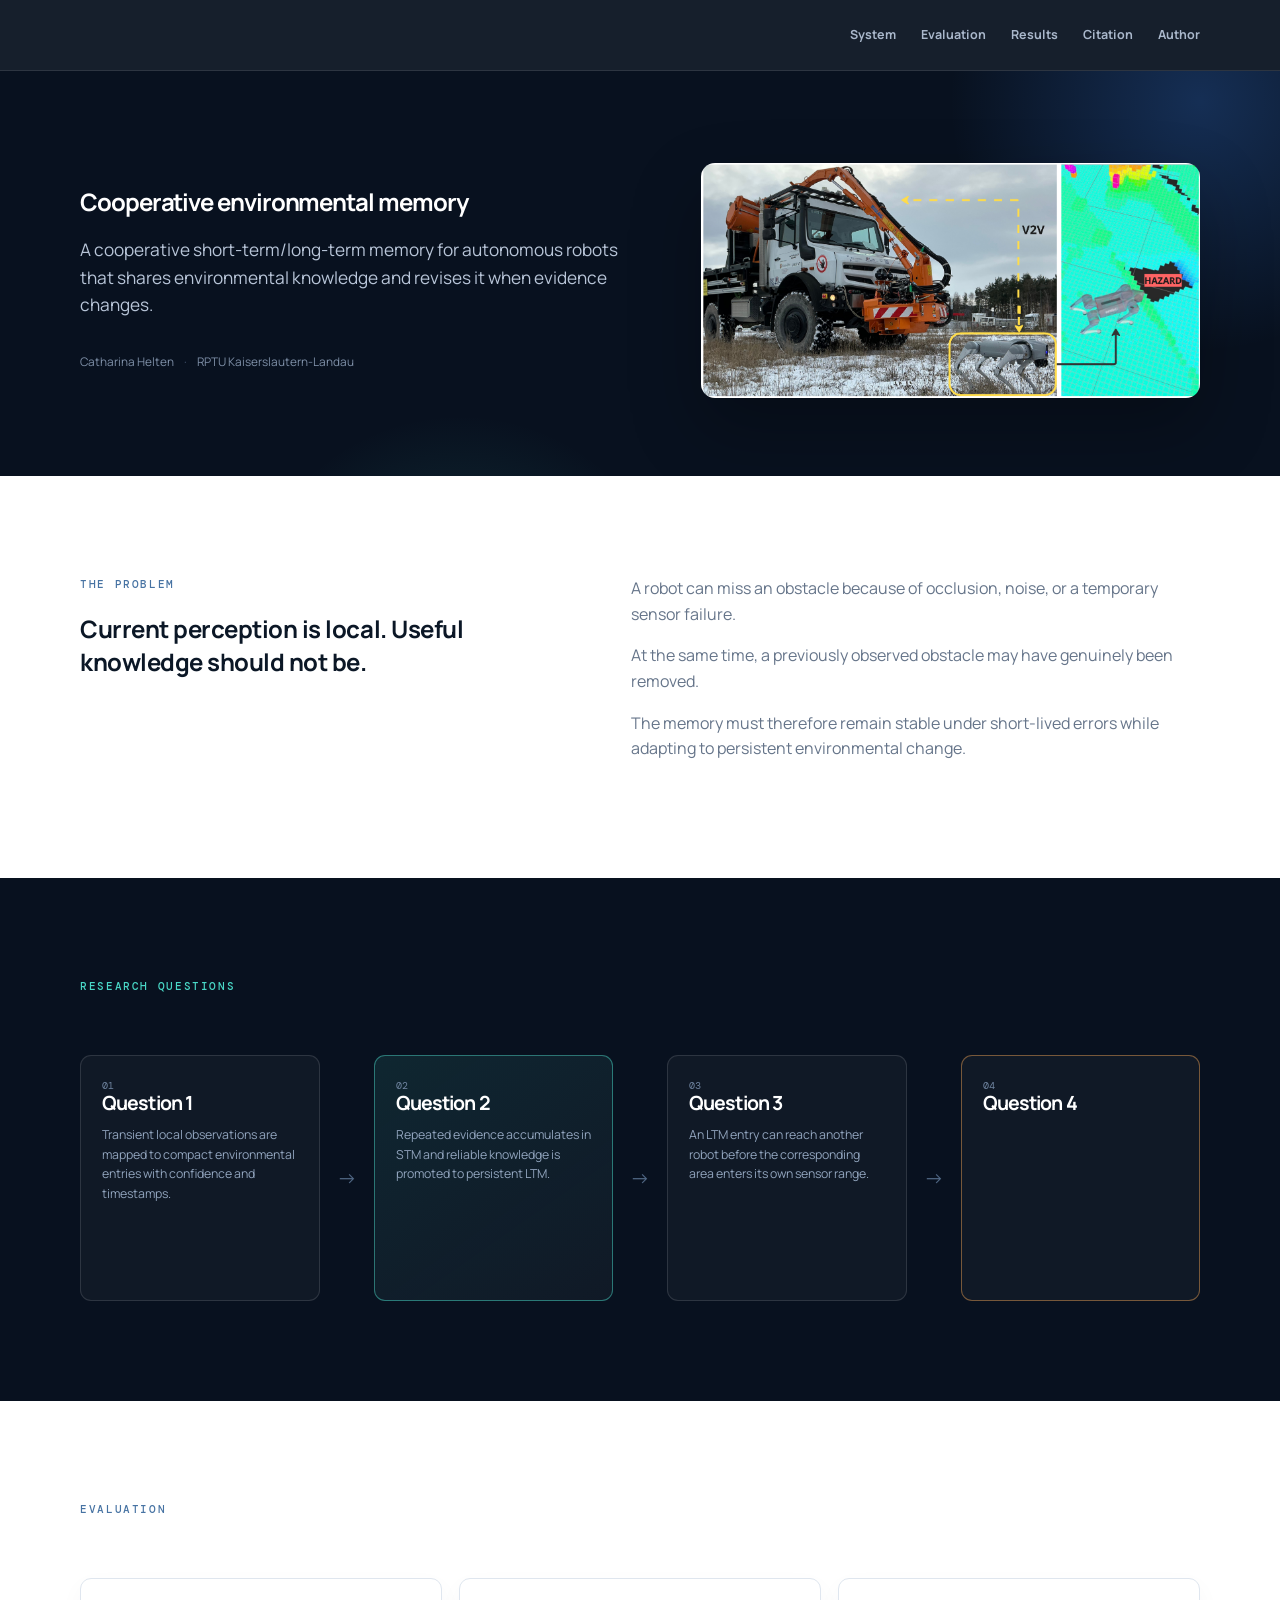
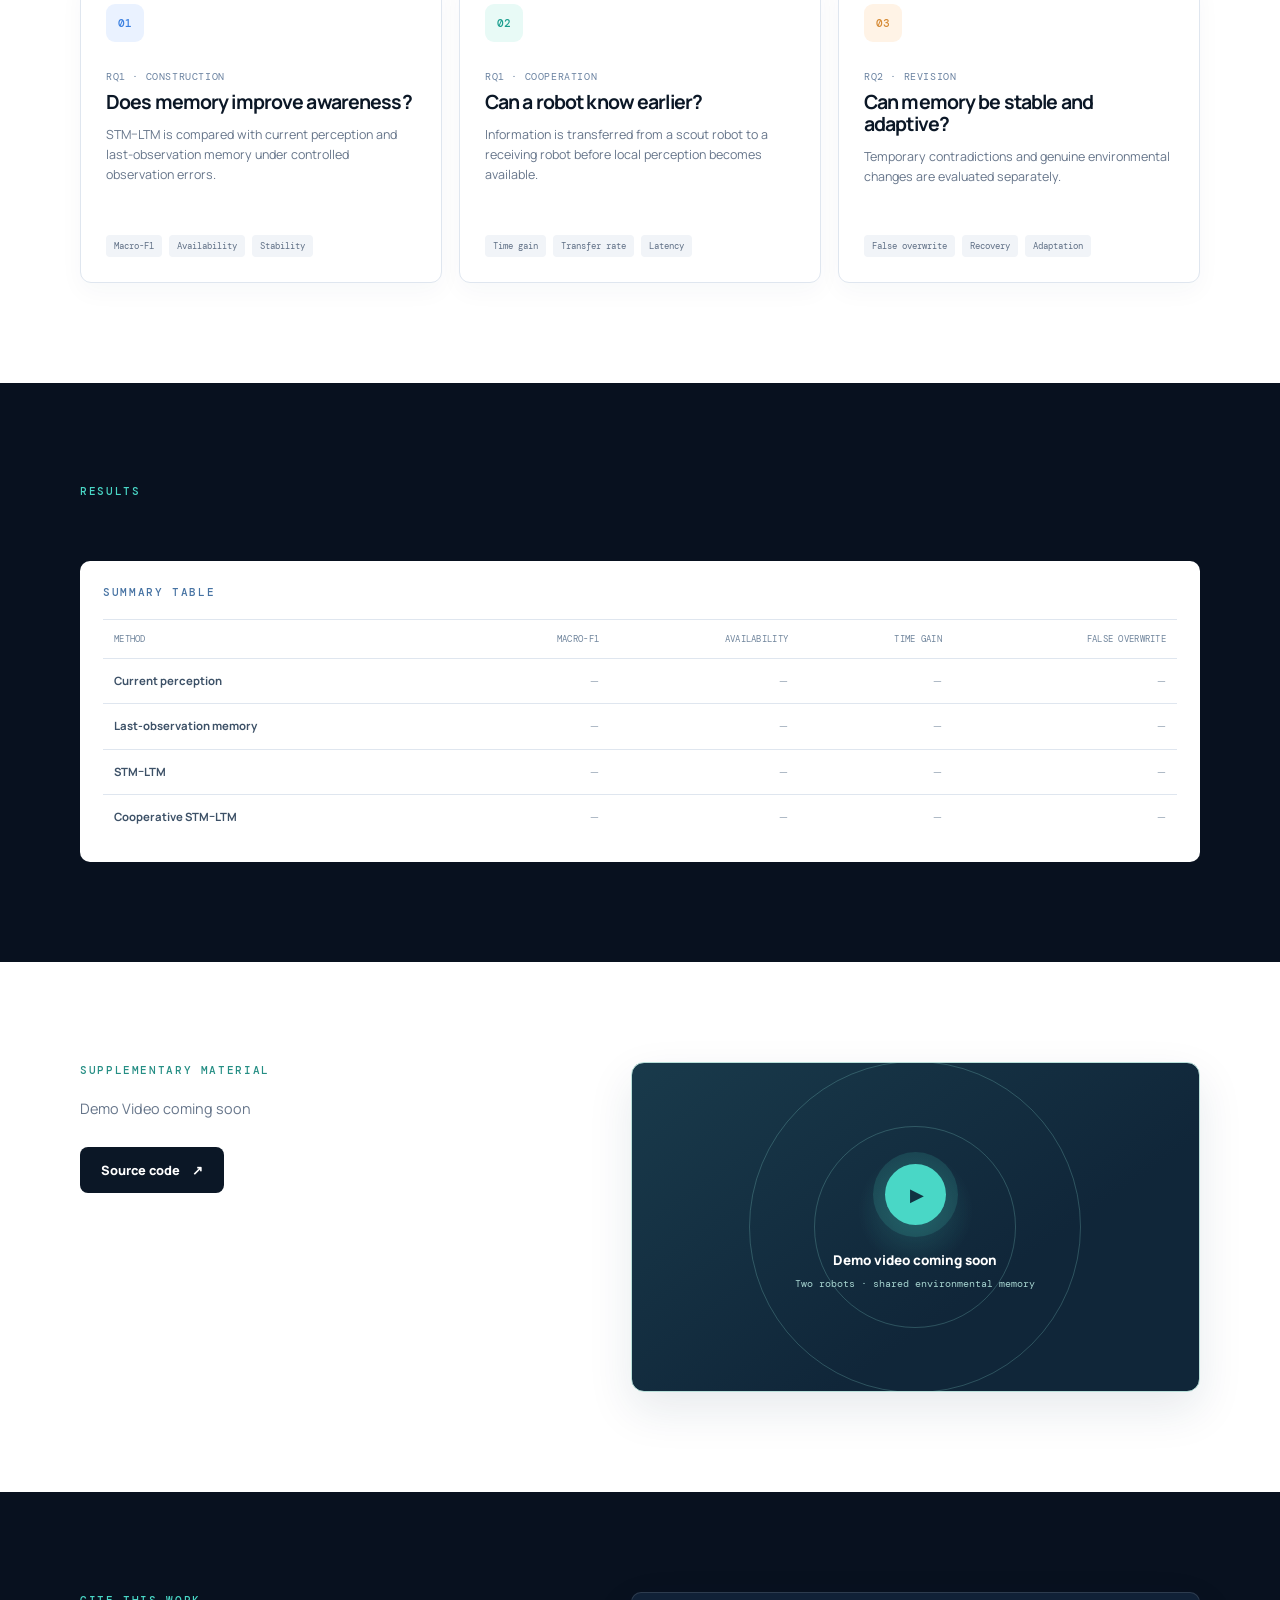
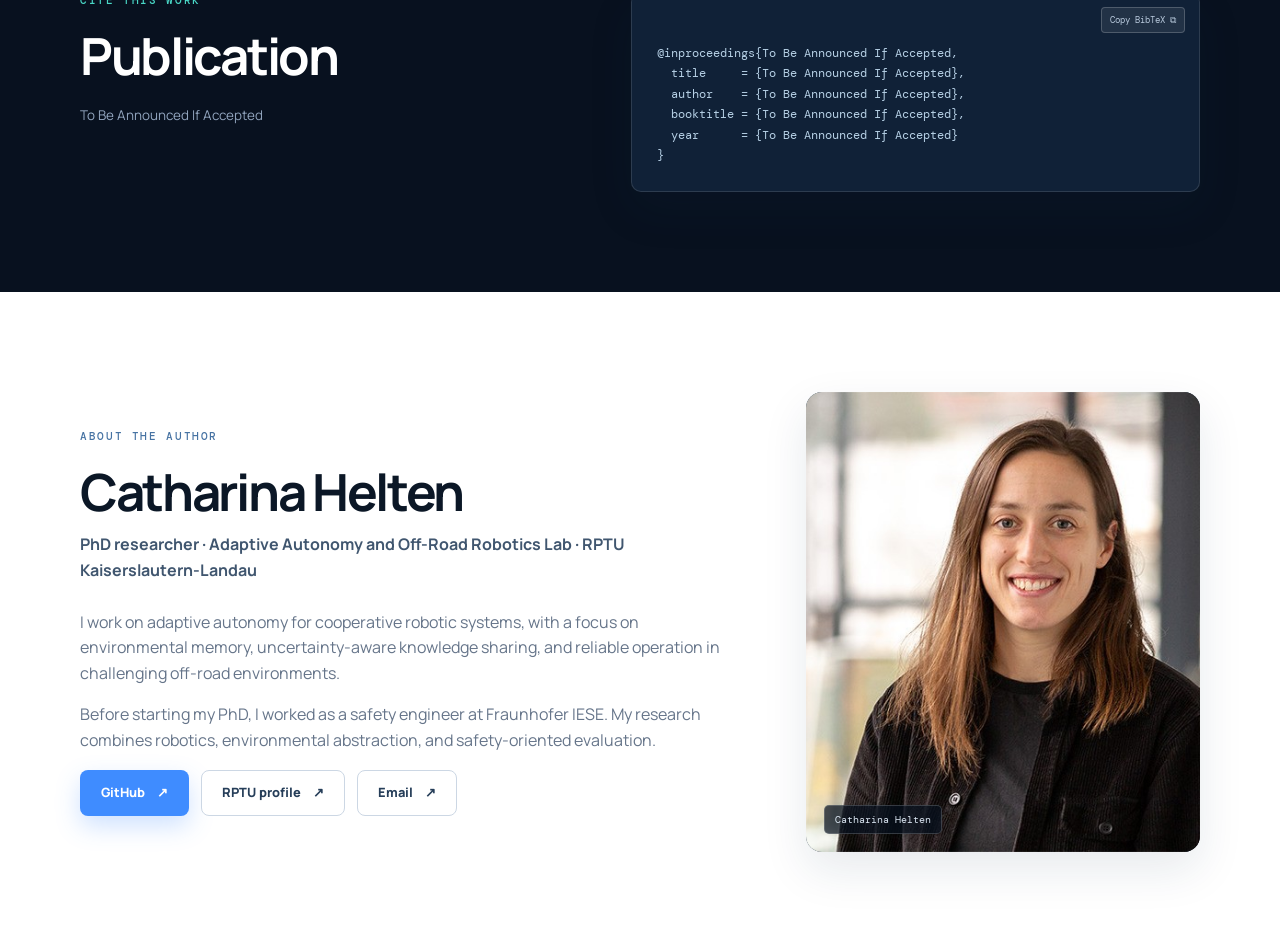
==== index.html @ cd7c7bc7 "Update index.html" ====
<!doctype html>
<html lang="en">
<head>
  <meta charset="utf-8">
  <meta name="viewport" content="width=device-width, initial-scale=1">

  <meta
    name="description"
    content="Supplementary material for research on cooperative environmental memory for autonomous robots."
  >

  <meta name="theme-color" content="#08111f">

  <title>Cooperative Environmental Memory</title>

  <link rel="stylesheet" href="styles.css">
</head>

<body id="top">

  <!-- =====================================================
       HEADER
       ===================================================== -->
  <header class="site-header">
    <div class="container nav-wrap">

      <a
        class="brand"
        href="#top"
        aria-label="Cooperative Environmental Memory home"
      >
       

       
      </a>

      <nav class="nav-links" aria-label="Primary navigation">
        <a href="#system">System</a>
        <a href="#experiments">Evaluation</a>
        <a href="#results">Results</a>
        <a href="#citation">Citation</a>
        <a href="#author">Author</a>
      </nav>

    </div>
  </header>


  <main>

    <!-- =====================================================
         HERO — BLACK
         ===================================================== -->
    <section class="hero">

      <div class="hero-glow hero-glow-one" aria-hidden="true"></div>
      <div class="hero-glow hero-glow-two" aria-hidden="true"></div>

      <div class="container hero-grid">

        <div class="hero-copy">

          <h2>
            Cooperative environmental memory
          </h2>

          <p class="hero-lead">
            A cooperative short-term/long-term memory for autonomous robots
            that shares environmental knowledge and revises it when evidence changes.
          </p>

          
          <div class="hero-meta" aria-label="Paper metadata">
            <span>Catharina Helten</span>
            <span class="meta-separator">·</span>
            <span>RPTU Kaiserslautern-Landau</span>
          </div>

        </div>


        <div class="hero-visual">

          <img
            src="cooperation.png"
            alt="Two robots sharing cooperative environmental memory"
          >

        </div>

      </div>
    </section>


    <!-- =====================================================
         PROBLEM — WHITE
         ===================================================== -->
    <section
      class="section section-light section-intro"
      id="problem"
    >

      <div class="container intro-grid">

        <div>

          <p class="section-kicker">
            The problem
          </p>

          <h2 class="problem-heading">
            Current perception is local. Useful knowledge should not be.
          </h2>

        </div>


        <div class="intro-text">

          <p>
            A robot can miss an obstacle because of occlusion, noise,
            or a temporary sensor failure.
          </p>

          <p>
            At the same time, a previously observed obstacle may have
            genuinely been removed.
          </p>

          <p>
            The memory must therefore remain stable under short-lived
            errors while adapting to persistent environmental change.
          </p>

        </div>

      </div>
    </section>


    <!-- =====================================================
         SYSTEM / RESEARCH QUESTIONS — BLACK
         ===================================================== -->
    <section
      class="section section-dark"
      id="system"
    >

      <div class="container">

        <div class="section-heading light-heading">

          <div>

            <p class="section-kicker">
              Research Questions
            </p>

            

          </div>

         

        </div>


        <div class="pipeline" aria-label="Memory pipeline">

          <article class="pipeline-step">

            <span class="step-number">
              01
            </span>

           

            <h3>
              Question 1
            </h3>

            <p>
              Transient local observations are mapped to compact
              environmental entries with confidence and timestamps.
            </p>

          </article>


          <div
            class="pipeline-arrow"
            aria-hidden="true"
          >
            →
          </div>


          <article class="pipeline-step featured-step">

            <span class="step-number">
              02
            </span>

            

            <h3>
              Question 2
            </h3>

            <p>
              Repeated evidence accumulates in STM and reliable knowledge
              is promoted to persistent LTM.
            </p>

          </article>


          <div
            class="pipeline-arrow"
            aria-hidden="true"
          >
            →
          </div>


          <article class="pipeline-step">

            <span class="step-number">
              03
            </span>

           

            <h3>
              Question 3
            </h3>

            <p>
              An LTM entry can reach another robot before the corresponding
              area enters its own sensor range.
            </p>

          </article>


          <div
            class="pipeline-arrow"
            aria-hidden="true"
          >
            →
          </div>


          <article class="pipeline-step revision-step">

            <span class="step-number">
              04
            </span>

            

            <h3>
              Question 4
            </h3>

           

          </article>

        </div>


       

      </div>
    </section>


    <!-- =====================================================
         EVALUATION — WHITE
         ===================================================== -->
    <section
      class="section section-light"
      id="experiments"
    >

      <div class="container">

        <div class="section-heading">

          <div>

            <p class="section-kicker">
              Evaluation
            </p>

           

          </div>

        

        </div>


        <div class="experiment-grid">

          <article class="experiment-card">

            <div class="card-icon card-icon-blue">
              01
            </div>

            <div>

              <p class="card-label">
                RQ1 · Construction
              </p>

              <h3>
                Does memory improve awareness?
              </h3>

            </div>

            <p>
              STM–LTM is compared with current perception and
              last-observation memory under controlled observation errors.
            </p>

            <div class="metric-row">
              <span>Macro-F1</span>
              <span>Availability</span>
              <span>Stability</span>
            </div>

          </article>


          <article class="experiment-card">

            <div class="card-icon card-icon-green">
              02
            </div>

            <div>

              <p class="card-label">
                RQ1 · Cooperation
              </p>

              <h3>
                Can a robot know earlier?
              </h3>

            </div>

            <p>
              Information is transferred from a scout robot to a receiving robot
              before local perception becomes available.
            </p>

            <div class="metric-row">
              <span>Time gain</span>
              <span>Transfer rate</span>
              <span>Latency</span>
            </div>

          </article>


          <article class="experiment-card">

            <div class="card-icon card-icon-orange">
              03
            </div>

            <div>

              <p class="card-label">
                RQ2 · Revision
              </p>

              <h3>
                Can memory be stable and adaptive?
              </h3>

            </div>

            <p>
              Temporary contradictions and genuine environmental changes
              are evaluated separately.
            </p>

            <div class="metric-row">
              <span>False overwrite</span>
              <span>Recovery</span>
              <span>Adaptation</span>
            </div>

          </article>

        </div>


    

      </div>
    </section>


    <!-- =====================================================
         RESULTS — BLACK
         ===================================================== -->
    <section
      class="section results-section"
      id="results"
    >

      <div class="container">

        <div class="results-toolbar">

          <div>

            <p class="section-kicker">
              Results
            </p>

            

          </div>

        </div>







        <div class="metric-table-wrap">

          <div class="table-heading">

            <p class="section-kicker">
              Summary table
            </p>

          </div>


          <table class="metric-table">

            <thead>

              <tr>
                <th>Method</th>
                <th>Macro-F1</th>
                <th>Availability</th>
                <th>Time gain</th>
                <th>False overwrite</th>
              </tr>

            </thead>


            <tbody>

              <tr>
                <th>Current perception</th>
                <td>—</td>
                <td>—</td>
                <td>—</td>
                <td>—</td>
              </tr>

              <tr>
                <th>Last-observation memory</th>
                <td>—</td>
                <td>—</td>
                <td>—</td>
                <td>—</td>
              </tr>

              <tr>
                <th>STM–LTM</th>
                <td>—</td>
                <td>—</td>
                <td>—</td>
                <td>—</td>
              </tr>

              <tr>
                <th>Cooperative STM–LTM</th>
                <td>—</td>
                <td>—</td>
                <td>—</td>
                <td>—</td>
              </tr>

            </tbody>

          </table>

        </div>

      </div>
    </section>


    <!-- =====================================================
         SUPPLEMENTARY MATERIAL — WHITE
         ===================================================== -->
    <section
      class="section media-section"
      id="material"
    >

      <div class="container media-grid">

        <div class="media-copy">

          <p class="section-kicker">
            Supplementary material
          </p>

        

          <p>
            Demo Video coming soon
          </p>

          <a
            class="button button-dark"
            href="https://github.com/CatharinaHelt/cooperative-memory"
          >
            Source code
            <span aria-hidden="true">↗</span>
          </a>

        </div>


        <div
          class="media-placeholder"
          role="img"
          aria-label="Placeholder for demonstration video"
        >

          <div
            class="play-button"
            aria-hidden="true"
          >
            ▶
          </div>

          <span class="placeholder-label">
            Demo video coming soon
          </span>

          <span class="placeholder-subtitle">
            Two robots · shared environmental memory
          </span>

        </div>

      </div>
    </section>


    <!-- =====================================================
         CITATION — BLACK
         ===================================================== -->
    <section
      class="section citation-section"
      id="citation"
    >

      <div class="container citation-grid">

        <div>

          <p class="section-kicker">
            Cite this work
          </p>

          <h2>
            Publication
          </h2>

          <p class="citation-description">
           To Be Announced If Accepted
          </p>

        </div>


        <div class="citation-box">

          <button
            class="copy-label"
            type="button"
            onclick="copyCitation()"
          >
            Copy BibTeX
            <span aria-hidden="true">⧉</span>
          </button>

          <pre id="citation-text"><code>@inproceedings{To Be Announced If Accepted,
  title     = {To Be Announced If Accepted},
  author    = {To Be Announced If Accepted},
  booktitle = {To Be Announced If Accepted},
  year      = {To Be Announced If Accepted}
}</code></pre>

          <span
            class="copy-feedback"
            id="copy-feedback"
            aria-live="polite"
          ></span>

        </div>

      </div>
    </section>


    <!-- =====================================================
         AUTHOR — WHITE
         ===================================================== -->
    <section
      class="section author-section"
      id="author"
    >

      <div class="container author-grid">

        <div class="author-copy">

          <p class="section-kicker">
            About the author
          </p>

          <h2>
            Catharina Helten
          </h2>

          <p class="author-role">
            PhD researcher · Adaptive Autonomy and Off-Road Robotics Lab ·
            RPTU Kaiserslautern-Landau
          </p>

          <p class="author-bio">
            I work on adaptive autonomy for cooperative robotic systems,
            with a focus on environmental memory, uncertainty-aware
            knowledge sharing, and reliable operation in challenging
            off-road environments.
          </p>

          <p class="author-bio">
            Before starting my PhD, I worked as a safety engineer at
            Fraunhofer IESE. My research combines robotics,
            environmental abstraction, and safety-oriented evaluation.
          </p>


         
          <div class="author-links">

            <a
              class="button button-primary"
              href="https://github.com/CatharinaHelt"
            >
              GitHub
              <span aria-hidden="true">↗</span>
            </a>

            <a
              class="button button-light"
              href="https://aor.cs.rptu.de/m-sc-catharina-helten/"
            >
              RPTU profile
              <span aria-hidden="true">↗</span>
            </a>

            <a
              class="button button-light"
              href="mailto:catharina.helten@cs.rptu.de"
            >
              Email
              <span aria-hidden="true">↗</span>
            </a>

          </div>

        </div>


        <div class="author-photo-frame">

          <img
            src="catharina.jpeg"
            alt="Portrait of Catharina Helten"
            onerror="this.style.display='none'; this.parentElement.classList.add('photo-missing');"
          >

          <div
            class="photo-initials"
            aria-hidden="true"
          >
            CH
          </div>

          <span class="photo-label">
            Catharina Helten
          </span>

        </div>

      </div>
    </section>

  </main>


 

  <script>

    function copyCitation() {

      const text =
        document.getElementById('citation-text').innerText;

      const feedback =
        document.getElementById('copy-feedback');


      navigator.clipboard
        .writeText(text)
        .then(() => {

          feedback.textContent = 'Copied';

          setTimeout(() => {
            feedback.textContent = '';
          }, 1800);

        })
        .catch(() => {

          feedback.textContent =
            'Select and copy the BibTeX entry';

        });

    }

  </script>

</body>
</html>
---- styles.css ----
@import url('https://fonts.googleapis.com/css2?family=DM+Mono:wght@400;500&family=Manrope:wght@400;500;600;700;800&display=swap');


:root {

  --ink: #0b1726;
  --navy: #08111f;

  --blue: #3f8cff;
  --cyan: #49d7c6;
  --orange: #ffac55;

  --paper: #f7f9fc;
  --muted: #66758a;
  --line: #dfe6ef;

  --white: #ffffff;

  --shadow:
    0 18px 45px rgba(22, 45, 78, .10);

}


/* =========================================================
   BASE
   ========================================================= */

* {
  box-sizing: border-box;
}


html {

  scroll-behavior: smooth;

  /*
    Prevent sticky header from covering section titles
    after clicking a navigation link.
  */
  scroll-padding-top: 78px;

}


body {

  margin: 0;

  background: var(--white);

  color: var(--ink);

  font-family:
    'Manrope',
    Arial,
    sans-serif;

  line-height: 1.6;

}


a {

  color: inherit;

  text-decoration: none;

}


img {

  display: block;

  max-width: 100%;

}


.container {

  width:
    min(
      1120px,
      calc(100% - 48px)
    );

  margin:
    0 auto;

}


h1,
h2,
h3,
p {

  margin-top: 0;

}


h1,
h2,
h3 {

  line-height: 1.12;

  letter-spacing: -.045em;

}


/* =========================================================
   HEADER
   ========================================================= */

.site-header {

  position: sticky;

  top: 0;

  z-index: 100;

  background:
    rgba(8, 17, 31, .94);

  border-bottom:
    1px solid rgba(255,255,255,.10);

  backdrop-filter:
    blur(14px);

}


.nav-wrap {

  min-height: 70px;

  display: flex;

  align-items: center;

  justify-content:
    space-between;

  gap: 24px;

}


.brand {

  display: inline-flex;

  align-items: center;

  gap: 11px;

  color: #fff;

  font-weight: 800;

  letter-spacing: -.03em;

}


.brand-mark {

  width: 25px;

  height: 25px;

  display: inline-flex;

  align-items: end;

  gap: 3px;

  padding: 4px;

  border:
    1px solid rgba(255,255,255,.35);

  border-radius: 7px;

}


.brand-mark span {

  display: block;

  width: 4px;

  border-radius: 3px;

  background: var(--cyan);

}


.brand-mark span:nth-child(1) {

  height: 8px;

  opacity: .65;

}


.brand-mark span:nth-child(2) {

  height: 13px;

}


.brand-mark span:nth-child(3) {

  height: 17px;

  background: var(--blue);

}


.nav-links {

  display: flex;

  align-items: center;

  gap: 25px;

  color: #aab8cc;

  font-size: .78rem;

  font-weight: 700;

}


.nav-links a {

  transition:
    color .2s ease;

}


.nav-links a:hover,
.nav-links a:focus {

  color: #fff;

}


/* =========================================================
   GENERAL SECTIONS
   ========================================================= */

.section {

  padding:
    100px 0;

}


.section-light {

  background:
    #ffffff;

  color:
    var(--ink);

}


.section-dark {

  background:
    var(--navy);

  color:
    #ffffff;

}


.section-kicker {

  margin:
    0 0 18px;

  color:
    #4773a3;

  text-transform:
    uppercase;

  letter-spacing:
    .15em;

  font-family:
    'DM Mono',
    monospace;

  font-size:
    .68rem;

  font-weight:
    500;

}


.section-dark .section-kicker,
.results-section .section-kicker,
.citation-section .section-kicker {

  color:
    var(--cyan);

}


.section h2 {

  margin-bottom:
    20px;

  font-size:
    clamp(
      2rem,
      4vw,
      3.25rem
    );

}


/* =========================================================
   HERO
   ========================================================= */

.hero {

  position:
    relative;

  overflow:
    hidden;

  background:
    var(--navy);

  color:
    #fff;

  padding:
    92px 0 78px;

}


.hero-grid {

  position:
    relative;

  z-index:
    1;

  display:
    grid;

  grid-template-columns:
    1.05fr .95fr;

  align-items:
    center;

  gap:
    70px;

}


.hero-glow {

  position:
    absolute;

  border-radius:
    50%;

  pointer-events:
    none;

}


.hero-glow-one {

  width:
    520px;

  height:
    520px;

  right:
    -180px;

  top:
    -230px;

  background:
    radial-gradient(
      circle,
      rgba(63,140,255,.24),
      transparent 68%
    );

}


.hero-glow-two {

  width:
    460px;

  height:
    460px;

  left:
    18%;

  bottom:
    -390px;

  background:
    radial-gradient(
      circle,
      rgba(73,215,198,.17),
      transparent 68%
    );

}


.hero h1 {

  max-width:
    650px;

  margin-bottom:
    25px;

  font-size:
    clamp(
      2.65rem,
      6vw,
      5.35rem
    );

  font-weight:
    800;

}


.hero-lead {

  max-width:
    600px;

  margin-bottom:
    34px;

  color:
    #b8c5d8;

  font-size:
    1.08rem;

}


.hero-actions,
.author-links {

  display:
    flex;

  flex-wrap:
    wrap;

  gap:
    12px;

}


.hero-actions {

  margin-bottom:
    40px;

}


.button {

  display:
    inline-flex;

  align-items:
    center;

  justify-content:
    center;

  gap:
    12px;

  min-height:
    46px;

  padding:
    0 20px;

  border:
    1px solid transparent;

  border-radius:
    8px;

  font-size:
    .8rem;

  font-weight:
    800;

  transition:
    transform .2s ease,
    background .2s ease,
    border-color .2s ease;

}


.button:hover {

  transform:
    translateY(-2px);

}


.button-primary {

  background:
    var(--blue);

  color:
    #fff;

  box-shadow:
    0 10px 24px rgba(63,140,255,.25);

}


.button-primary:hover {

  background:
    #62a1ff;

}


.button-ghost {

  border-color:
    rgba(255,255,255,.23);

  color:
    #d9e3f2;

}


.button-ghost:hover {

  border-color:
    rgba(255,255,255,.55);

}


.button-dark {

  background:
    var(--ink);

  color:
    #fff;

}


.button-dark:hover {

  background:
    #203651;

}


.button-light {

  border-color:
    #ccd7e4;

  background:
    #fff;

  color:
    #263e59;

}


.button-light:hover {

  border-color:
    #9eb2c8;

  background:
    #f7f9fc;

}


.hero-meta {

  display:
    flex;

  flex-wrap:
    wrap;

  gap:
    10px;

  color:
    #7f90a8;

  font-size:
    .74rem;

}


.meta-separator {

  color:
    #42536d;

}


/* =========================================================
   HERO IMAGE
   ========================================================= */

.hero-visual {

  min-width:
    0;

}


.hero-visual img {

  width:
    100%;

  height:
    auto;

  display:
    block;

  border-radius:
    14px;

  box-shadow:
    0 30px 70px rgba(0,0,0,.28);

}


/* =========================================================
   PROBLEM
   ========================================================= */

.section-intro {

  background:
    #ffffff;

}


.intro-grid,
.citation-grid,
.media-grid {

  display:
    grid;

  grid-template-columns:
    .9fr 1.1fr;

  gap:
    85px;

  align-items:
    start;

}


/*
  Smaller heading requested for:
  "Current perception is local..."
*/
.problem-heading {

  max-width:
    600px;

  font-size:
    1.5rem !important;

  line-height:
    1.4;

  letter-spacing:
    -.02em;

  font-weight:
    700;

}


.intro-text {

  max-width:
    610px;

  color:
    var(--muted);

  font-size:
    1rem;

}


.intro-text p + p {

  margin-top:
    16px;

}


/* =========================================================
   SYSTEM
   ========================================================= */

.light-heading {

  display:
    flex;

  justify-content:
    space-between;

  align-items:
    end;

  gap:
    30px;

  margin-bottom:
    48px;

}


.section-summary {

  max-width:
    340px;

  margin:
    0;

  color:
    #91a4bd;

  font-size:
    .9rem;

}


.pipeline {

  display:
    grid;

  grid-template-columns:
    1fr auto
    1fr auto
    1fr auto
    1fr;

  gap:
    17px;

  align-items:
    stretch;

}


.pipeline-step {

  min-height:
    246px;

  display:
    flex;

  flex-direction:
    column;

  padding:
    23px 21px;

  border:
    1px solid rgba(255,255,255,.12);

  border-radius:
    11px;

  background:
    rgba(255,255,255,.035);

}


.featured-step {

  border-color:
    rgba(73,215,198,.48);

  background:
    linear-gradient(
      145deg,
      rgba(73,215,198,.11),
      rgba(255,255,255,.035)
    );

}


.revision-step {

  border-color:
    rgba(255,172,85,.43);

}


.step-number {

  color:
    #7085a1;

  font:
    .64rem 'DM Mono',
    monospace;

}


.step-icon {

  display:
    flex;

  align-items:
    end;

  gap:
    4px;

  height:
    33px;

  margin:
    20px 0 18px;

}


.step-icon span {

  display:
    block;

  width:
    7px;

  border-radius:
    4px;

  background:
    var(--cyan);

}


.icon-signal span:nth-child(1) {

  height:
    10px;

  opacity:
    .45;

}


.icon-signal span:nth-child(2) {

  height:
    18px;

  opacity:
    .7;

}


.icon-signal span:nth-child(3) {

  height:
    28px;

}


.icon-layers {

  position:
    relative;

}


.icon-layers span {

  position:
    absolute;

  width:
    25px;

  height:
    8px;

  border:
    1px solid var(--cyan);

  background:
    transparent;

  transform:
    skewY(-20deg);

}


.icon-layers span:nth-child(1) {

  top:
    4px;

  left:
    0;

  opacity:
    .45;

}


.icon-layers span:nth-child(2) {

  top:
    11px;

  left:
    6px;

  opacity:
    .7;

}


.icon-layers span:nth-child(3) {

  top:
    18px;

  left:
    12px;

}


.icon-share span {

  width:
    8px;

  height:
    8px;

  border:
    1px solid var(--blue);

  background:
    var(--blue);

  border-radius:
    50%;

}


.icon-share:after {

  content:
    '';

  width:
    30px;

  height:
    1px;

  margin:
    0 -1px;

  background:
    var(--blue);

}


.icon-revise span {

  width:
    26px;

  height:
    26px;

  border:
    1px solid var(--orange);

  background:
    transparent;

  border-radius:
    50%;

}


.icon-revise span:nth-child(2) {

  width:
    8px;

  height:
    8px;

  margin-left:
    -20px;

  background:
    var(--orange);

}


.pipeline-step h3 {

  margin-bottom:
    11px;

  font-size:
    1.22rem;

}


.pipeline-step p {

  margin:
    0;

  color:
    #91a4bd;

  font-size:
    .77rem;

}


.pipeline-step strong {

  color:
    #ffe0b8;

  font:
    .65rem 'DM Mono',
    monospace;

}


.pipeline-arrow {

  display:
    flex;

  align-items:
    center;

  color:
    #4f6683;

  font-size:
    1.25rem;

}


.state-strip {

  display:
    flex;

  flex-wrap:
    wrap;

  align-items:
    center;

  gap:
    10px;

  margin-top:
    32px;

  padding-top:
    22px;

  border-top:
    1px solid rgba(255,255,255,.11);

}


.state-label {

  margin-right:
    8px;

  color:
    #778aa2;

  font:
    .62rem 'DM Mono',
    monospace;

  text-transform:
    uppercase;

  letter-spacing:
    .12em;

}


.state-pill {

  display:
    inline-flex;

  align-items:
    center;

  gap:
    7px;

  padding:
    6px 10px;

  border:
    1px solid rgba(255,255,255,.13);

  border-radius:
    50px;

  color:
    #afbed1;

  font-size:
    .67rem;

}


.state-pill i {

  width:
    6px;

  height:
    6px;

  border-radius:
    50%;

}


.confirmed i {

  background:
    var(--cyan);

}


.questioned i {

  background:
    var(--orange);

}


.invalidated i {

  background:
    #9da9bb;

}


/* =========================================================
   SECTION HEADINGS
   ========================================================= */

.section-heading,
.results-toolbar {

  display:
    flex;

  align-items:
    end;

  justify-content:
    space-between;

  gap:
    25px;

  margin-bottom:
    42px;

}


.section-heading h2,
.results-toolbar h2 {

  margin-bottom:
    0;

}


.text-link {

  color:
    #2769bd;

  font-size:
    .78rem;

  font-weight:
    800;

}


.text-link:hover {

  color:
    var(--blue);

}


/* =========================================================
   EVALUATION
   ========================================================= */

.experiment-grid {

  display:
    grid;

  grid-template-columns:
    repeat(3, minmax(0, 1fr));

  gap:
    17px;

  align-items:
    stretch;

}


.experiment-card {

  display:
    flex;

  flex-direction:
    column;

  height:
    100%;

  min-height:
    305px;

  padding:
    25px;

  border:
    1px solid var(--line);

  border-radius:
    11px;

  background:
    #fff;

  box-shadow:
    0 9px 25px rgba(20,48,80,.035);

}


.card-icon {

  width:
    38px;

  height:
    38px;

  display:
    grid;

  place-items:
    center;

  margin-bottom:
    28px;

  border-radius:
    9px;

  font:
    .68rem 'DM Mono',
    monospace;

  font-weight:
    500;

}


.card-icon-blue {

  background:
    #eaf2ff;

  color:
    #397fe0;

}


.card-icon-green {

  background:
    #e8faf6;

  color:
    #1a9e8e;

}


.card-icon-orange {

  background:
    #fff3e6;

  color:
    #d68a34;

}


.card-label {

  margin-bottom:
    8px;

  color:
    #6b83a1;

  font:
    .63rem 'DM Mono',
    monospace;

  letter-spacing:
    .06em;

  text-transform:
    uppercase;

}


.experiment-card h3 {

  margin-bottom:
    12px;

  font-size:
    1.22rem;

}


.experiment-card > p {

  color:
    var(--muted);

  font-size:
    .78rem;

}


.metric-row {

  display:
    flex;

  flex-wrap:
    wrap;

  gap:
    7px;

  margin-top:
    auto;

  padding-top:
    18px;

}


.metric-row span {

  padding:
    5px 8px;

  border-radius:
    4px;

  background:
    #f1f4f8;

  color:
    #607086;

  font:
    .58rem 'DM Mono',
    monospace;

}


.evaluation-note {

  display:
    flex;

  gap:
    13px;

  align-items:
    flex-start;

  margin-top:
    28px;

  padding:
    17px 19px;

  border:
    1px solid #d7e6f7;

  border-radius:
    8px;

  background:
    #f1f7ff;

  color:
    #57708d;

  font-size:
    .75rem;

}


.evaluation-note p {

  margin:
    0;

}


.evaluation-note strong {

  color:
    #263e59;

}


.note-icon {

  display:
    inline-grid;

  flex:
    0 0 auto;

  place-items:
    center;

  width:
    22px;

  height:
    22px;

  border-radius:
    50%;

  background:
    #d9eaff;

  color:
    #3476c0;

  font:
    .7rem 'DM Mono',
    monospace;

}


/* =========================================================
   RESULTS — BLACK SECTION, WHITE BOXES
   ========================================================= */

.results-section {

  background:
    var(--navy);

  color:
    #ffffff;

}


.results-section .results-toolbar h2 {

  color:
    #ffffff;

}


.result-grid {

  display:
    grid;

  grid-template-columns:
    repeat(2, minmax(0, 1fr));

  gap:
    17px;

  align-items:
    stretch;

}


.result-panel {

  padding:
    22px;

  border:
    1px solid rgba(255,255,255,.12);

  border-radius:
    10px;

  background:
    #ffffff;

  color:
    var(--ink);

}


.result-panel-wide {

  grid-column:
    1 / -1;

}


.panel-heading {

  display:
    flex;

  align-items:
    start;

  justify-content:
    space-between;

  gap:
    15px;

  margin-bottom:
    22px;

}


.panel-heading > div {

  display:
    flex;

  align-items:
    center;

  gap:
    12px;

}


.panel-number {

  color:
    #6384a8;

  font:
    .62rem 'DM Mono',
    monospace;

}


.panel-heading h3 {

  margin:
    0;

  color:
    var(--ink);

  font-size:
    1.03rem;

}


.panel-unit {

  color:
    #7790ad;

  font:
    .59rem 'DM Mono',
    monospace;

  text-transform:
    uppercase;

  letter-spacing:
    .08em;

}


.chart-placeholder {

  position:
    relative;

  min-height:
    220px;

  overflow:
    hidden;

  border:
    1px dashed #c8d4e3;

  border-radius:
    7px;

  background:
    linear-gradient(
      180deg,
      #f3f7fb,
      #fff
    );

}


.chart-placeholder:before {

  content:
    '';

  position:
    absolute;

  inset:
    25px 22px;

  background-image:

    linear-gradient(
      #dfe8f1 1px,
      transparent 1px
    ),

    linear-gradient(
      90deg,
      #dfe8f1 1px,
      transparent 1px
    );

  background-size:
    100% 25%,
    20% 100%;

  opacity:
    .78;

}


.chart-axis {

  position:
    absolute;

  z-index:
    1;

  background:
    #8da2b8;

}


.axis-y {

  left:
    22px;

  top:
    24px;

  bottom:
    23px;

  width:
    1px;

}


.axis-x {

  right:
    22px;

  bottom:
    23px;

  left:
    22px;

  height:
    1px;

}


.chart-line {

  position:
    absolute;

  z-index:
    2;

  height:
    3px;

  border-radius:
    4px;

  transform-origin:
    left center;

}


.chart-line:after {

  content:
    '';

  position:
    absolute;

  right:
    -4px;

  top:
    -3px;

  width:
    8px;

  height:
    8px;

  border-radius:
    50%;

  background:
    inherit;

}


.chart-line.blue {

  left:
    12%;

  top:
    71%;

  width:
    66%;

  background:
    var(--blue);

  transform:
    rotate(-22deg);

}


.chart-line.orange {

  left:
    12%;

  top:
    48%;

  width:
    73%;

  background:
    var(--orange);

  transform:
    rotate(14deg);

}


.chart-line.green {

  left:
    12%;

  top:
    42%;

  width:
    73%;

  background:
    #1ba991;

  transform:
    rotate(1deg);

}


.chart-bars {

  display:
    flex;

  align-items:
    end;

  justify-content:
    center;

  gap:
    13%;

  padding:
    27px 18% 24px;

}


.chart-bars:before {

  inset:
    25px 22px 24px;

}


.bar {

  position:
    relative;

  z-index:
    2;

  width:
    18%;

  border-radius:
    4px 4px 0 0;

}


.bar-a {

  height:
    47%;

  background:
    var(--blue);

}


.bar-b {

  height:
    75%;

  background:
    var(--orange);

}


.bar-c {

  height:
    88%;

  background:
    #1ba991;

}


.chart-stability:before {

  background-size:
    100% 25%,
    14% 100%;

}


.stability-line {

  position:
    absolute;

  z-index:
    2;

  left:
    13%;

  top:
    51%;

  width:
    74%;

  height:
    2px;

  background:
    #bdd0df;

}


.stability-dot {

  position:
    absolute;

  z-index:
    3;

  width:
    9px;

  height:
    9px;

  border-radius:
    50%;

}


.dot-one {

  left:
    24%;

  top:
    47%;

  background:
    var(--blue);

}


.dot-two {

  left:
    49%;

  top:
    52%;

  background:
    var(--orange);

}


.dot-three {

  left:
    75%;

  top:
    51%;

  background:
    #1ba991;

}


.chart-placeholder-label {

  position:
    absolute;

  z-index:
    4;

  right:
    15px;

  bottom:
    12px;

  color:
    #8ca0b4;

  font:
    .56rem 'DM Mono',
    monospace;

}


.panel-caption {

  margin:
    15px 0 0;

  color:
    #6d7e92;

  font-size:
    .71rem;

}


.metric-table-wrap {

  margin-top:
    17px;

  padding:
    22px;

  border:
    1px solid rgba(255,255,255,.12);

  border-radius:
    10px;

  background:
    #ffffff;

  color:
    var(--ink);

}


.table-heading {

  margin-bottom:
    17px;

}


.metric-table-wrap .section-kicker {

  color:
    #4773a3;

}


.metric-table {

  width:
    100%;

  border-collapse:
    collapse;

  font-size:
    .71rem;

}


.metric-table th,
.metric-table td {

  padding:
    13px 11px;

  border-top:
    1px solid var(--line);

  text-align:
    right;

}


.metric-table th:first-child,
.metric-table td:first-child {

  text-align:
    left;

}


.metric-table thead th {

  color:
    #71869d;

  font:
    .59rem 'DM Mono',
    monospace;

  text-transform:
    uppercase;

  letter-spacing:
    .03em;

}


.metric-table tbody th {

  color:
    #3d5167;

  font-weight:
    700;

}


.metric-table td {

  color:
    #91a0b1;

}


/* =========================================================
   SUPPLEMENTARY MATERIAL — WHITE
   ========================================================= */

.media-section {

  background:
    #ffffff;

  color:
    var(--ink);

}


.media-copy .section-kicker {

  color:
    #258e84;

}


.media-copy h2 {

  max-width:
    470px;

}


.media-copy > p:not(.section-kicker) {

  max-width:
    450px;

  margin-bottom:
    27px;

  color:
    var(--muted);

  font-size:
    .9rem;

}


.media-placeholder {

  position:
    relative;

  min-height:
    330px;

  display:
    flex;

  flex-direction:
    column;

  justify-content:
    center;

  align-items:
    center;

  overflow:
    hidden;

  border:
    1px solid #b9e0da;

  border-radius:
    13px;

  background:

    radial-gradient(
      circle at 50% 45%,
      rgba(73,215,198,.22),
      transparent 17%
    ),

    linear-gradient(
      145deg,
      #193a4b,
      #102639 65%
    );

  box-shadow:
    var(--shadow);

  color:
    #fff;

}


.media-placeholder:before,
.media-placeholder:after {

  content:
    '';

  position:
    absolute;

  border:
    1px solid rgba(151,242,229,.22);

  border-radius:
    50%;

}


.media-placeholder:before {

  width:
    330px;

  height:
    330px;

}


.media-placeholder:after {

  width:
    200px;

  height:
    200px;

}


.play-button {

  position:
    relative;

  z-index:
    1;

  width:
    61px;

  height:
    61px;

  display:
    grid;

  place-items:
    center;

  padding-left:
    4px;

  border-radius:
    50%;

  background:
    var(--cyan);

  color:
    #113342;

  box-shadow:
    0 0 0 12px rgba(73,215,198,.14);

  font-size:
    1.1rem;

}


.placeholder-label {

  position:
    relative;

  z-index:
    1;

  margin-top:
    25px;

  font-size:
    .84rem;

  font-weight:
    800;

}


.placeholder-subtitle {

  position:
    relative;

  z-index:
    1;

  margin-top:
    6px;

  color:
    #a6d4d0;

  font:
    .6rem 'DM Mono',
    monospace;

}


/* =========================================================
   CITATION — BLACK
   ========================================================= */

.citation-section {

  background:
    var(--navy);

  color:
    #ffffff;

}


.citation-section h2 {

  color:
    #ffffff;

}


.citation-description {

  max-width:
    430px;

  color:
    #91a4bd;

  font-size:
    .84rem;

}


.citation-box {

  position:
    relative;

  overflow:
    hidden;

  border:
    1px solid rgba(255,255,255,.12);

  border-radius:
    10px;

  background:
    #102137;

  box-shadow:
    var(--shadow);

}


.citation-box pre {

  overflow-x:
    auto;

  margin:
    0;

  padding:
    50px 25px 25px;

  color:
    #b7d1e6;

  font:
    .73rem/1.75 'DM Mono',
    monospace;

}


.citation-box code {

  font:
    inherit;

}


.copy-label {

  position:
    absolute;

  top:
    14px;

  right:
    14px;

  z-index:
    1;

  padding:
    6px 8px;

  border:
    1px solid rgba(255,255,255,.2);

  border-radius:
    4px;

  background:
    rgba(255,255,255,.08);

  color:
    #b8c9dc;

  cursor:
    pointer;

  font:
    .58rem 'DM Mono',
    monospace;

}


.copy-label:hover {

  background:
    rgba(255,255,255,.16);

}


.copy-feedback {

  position:
    absolute;

  right:
    16px;

  bottom:
    12px;

  color:
    var(--cyan);

  font:
    .58rem 'DM Mono',
    monospace;

}


/* =========================================================
   AUTHOR — WHITE
   ========================================================= */

.author-section {

  background:
    #ffffff;

  color:
    var(--ink);

}


.author-grid {

  display:
    grid;

  grid-template-columns:
    1.25fr .75fr;

  gap:
    70px;

  align-items:
    center;

}


.author-copy h2 {

  margin-bottom:
    12px;

}


.author-role {

  max-width:
    720px;

  margin-bottom:
    26px;

  color:
    #40566f;

  font-weight:
    700;

}


.author-bio {

  max-width:
    760px;

  color:
    var(--muted);

}


.focus-list {

  display:
    grid;

  gap:
    12px;

  margin:
    34px 0;

}


.focus-item {

  display:
    grid;

  grid-template-columns:
    42px 1fr;

  gap:
    14px;

  padding:
    15px 0;

  border-top:
    1px solid var(--line);

}


.focus-item:last-child {

  border-bottom:
    1px solid var(--line);

}


.focus-item > span {

  color:
    #7591af;

  font:
    .62rem 'DM Mono',
    monospace;

}


.focus-item h3 {

  margin-bottom:
    4px;

  font-size:
    1rem;

}


.focus-item p {

  margin:
    0;

  color:
    var(--muted);

  font-size:
    .78rem;

}


.author-photo-frame {

  position:
    relative;

  min-height:
    460px;

  overflow:
    hidden;

  border-radius:
    16px;

  background:

    radial-gradient(
      circle at 50% 35%,
      rgba(73,215,198,.18),
      transparent 30%
    ),

    linear-gradient(
      145deg,
      #18364a,
      #0c1b2d
    );

  box-shadow:
    var(--shadow);

}


.author-photo-frame img {

  width:
    100%;

  height:
    460px;

  object-fit:
    cover;

}


.photo-initials {

  display:
    none;

  position:
    absolute;

  inset:
    0;

  place-items:
    center;

  color:
    #d7e7ef;

  font-size:
    5rem;

  font-weight:
    800;

  letter-spacing:
    -.07em;

}


.photo-missing .photo-initials {

  display:
    grid;

}


.photo-label {

  position:
    absolute;

  left:
    18px;

  bottom:
    18px;

  padding:
    7px 10px;

  border:
    1px solid rgba(255,255,255,.18);

  border-radius:
    5px;

  background:
    rgba(8,17,31,.72);

  color:
    #dce7f3;

  font:
    .62rem 'DM Mono',
    monospace;

}


/* =========================================================
   FOOTER
   ========================================================= */

.site-footer {

  padding:
    27px 0;

  background:
    #06101c;

  color:
    #8ea1b9;

  font-size:
    .68rem;

}


.footer-wrap {

  display:
    flex;

  align-items:
    center;

  justify-content:
    space-between;

  gap:
    25px;

}


.site-footer strong {

  color:
    #d8e4f2;

}


.footer-links {

  display:
    flex;

  flex-wrap:
    wrap;

  gap:
    20px;

}


.footer-links a:hover {

  color:
    #fff;

}


/* =========================================================
   RESPONSIVE
   ========================================================= */

@media (max-width: 900px) {

  .hero-grid,
  .intro-grid,
  .citation-grid,
  .media-grid,
  .author-grid {

    grid-template-columns:
      1fr;

    gap:
      42px;

  }


  .hero {

    padding-top:
      70px;

  }


  .hero-visual {

    max-width:
      650px;

  }


  .pipeline {

    grid-template-columns:
      repeat(
        2,
        minmax(0, 1fr)
      );

  }


  .pipeline-arrow {

    display:
      none;

  }


  .pipeline-step {

    min-height:
      215px;

  }


  .experiment-grid {

    grid-template-columns:
      1fr;

  }


  .experiment-card {

    min-height:
      auto;

  }


  .light-heading {

    align-items:
      flex-start;

    flex-direction:
      column;

  }


  .section-summary {

    max-width:
      560px;

  }


  .author-photo-frame,
  .author-photo-frame img {

    height:
      420px;

    min-height:
      0;

  }

}


@media (max-width: 700px) {

  .nav-wrap {

    align-items:
      flex-start;

    flex-direction:
      column;

    padding:
      14px 0;

  }


  .nav-links {

    width:
      100%;

    gap:
      15px;

    overflow-x:
      auto;

    padding-bottom:
      2px;

    white-space:
      nowrap;

  }


  html {

    scroll-padding-top:
      120px;

  }

}


@media (max-width: 600px) {

  .container {

    width:
      min(
        100% - 30px,
        1120px
      );

  }


  .hero {

    padding:
      60px 0 55px;

  }


  .hero h1 {

    font-size:
      2.75rem;

  }


  .hero-lead {

    font-size:
      .95rem;

  }


  .hero-meta {

    line-height:
      1.9;

  }


  .section {

    padding:
      70px 0;

  }


  .problem-heading {

    font-size:
      1.3rem !important;

  }


  .pipeline {

    grid-template-columns:
      1fr;

  }


  .pipeline-step {

    min-height:
      auto;

  }


  .section-heading,
  .results-toolbar {

    align-items:
      flex-start;

    flex-direction:
      column;

  }


  .result-grid {

    grid-template-columns:
      1fr;

  }


  .result-panel-wide {

    grid-column:
      auto;

  }


  .metric-table-wrap {

    overflow-x:
      auto;

  }


  .metric-table {

    min-width:
      650px;

  }


  .footer-wrap {

    align-items:
      flex-start;

    flex-direction:
      column;

    gap:
      13px;

  }


  .footer-links {

    gap:
      13px;

  }


  .author-photo-frame,
  .author-photo-frame img {

    height:
      360px;

  }

}
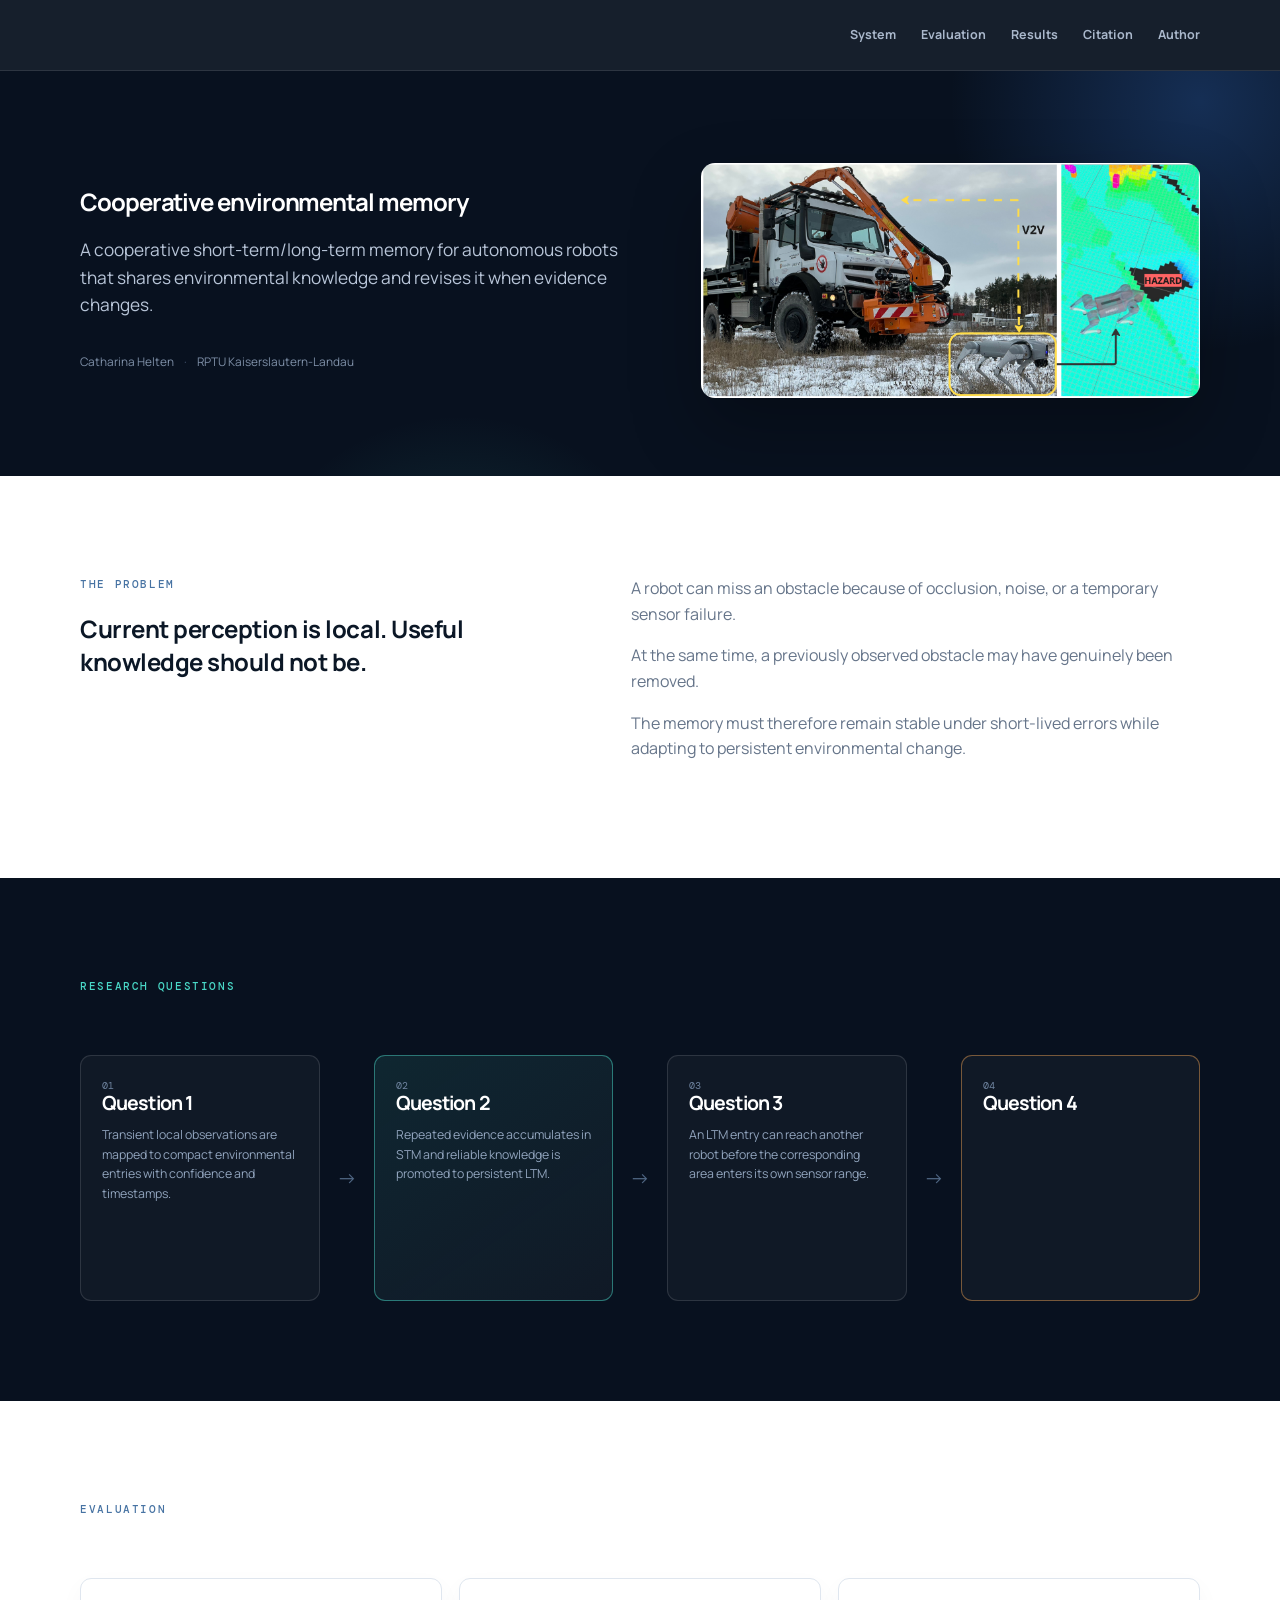
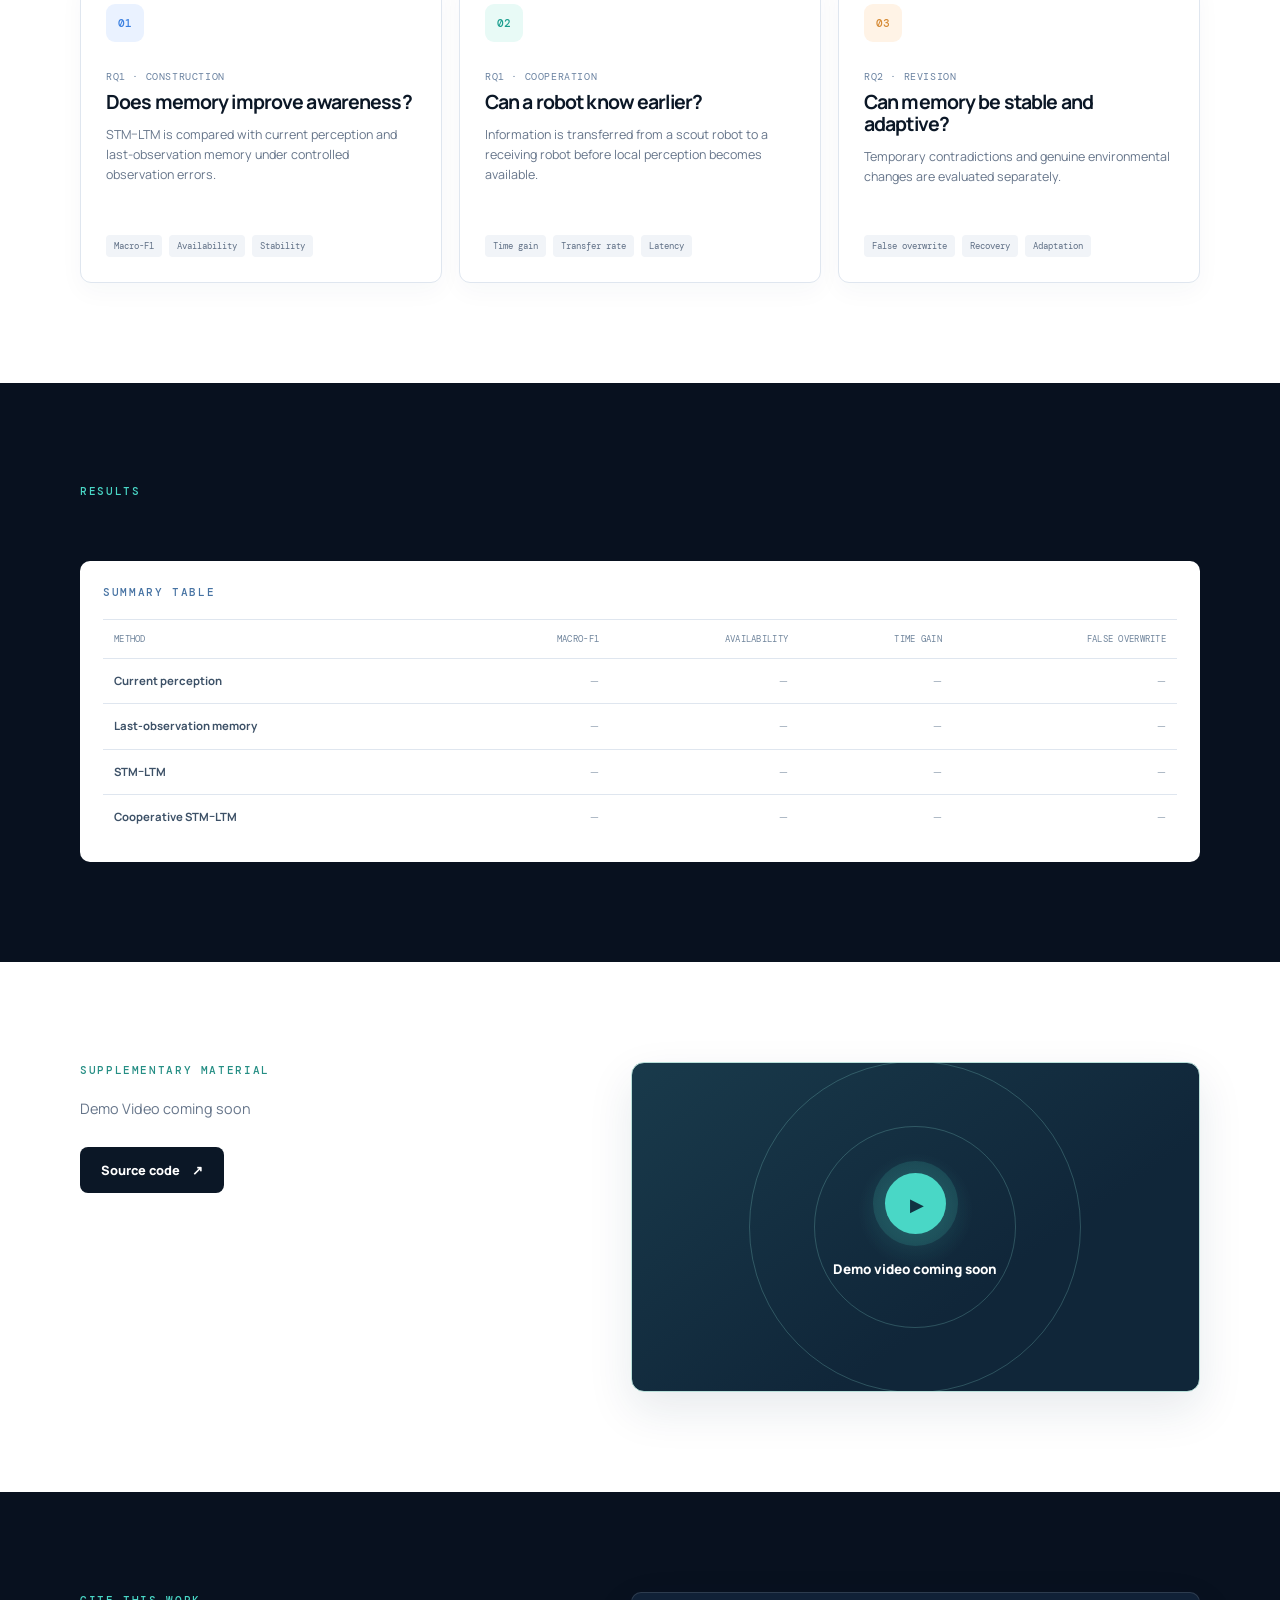
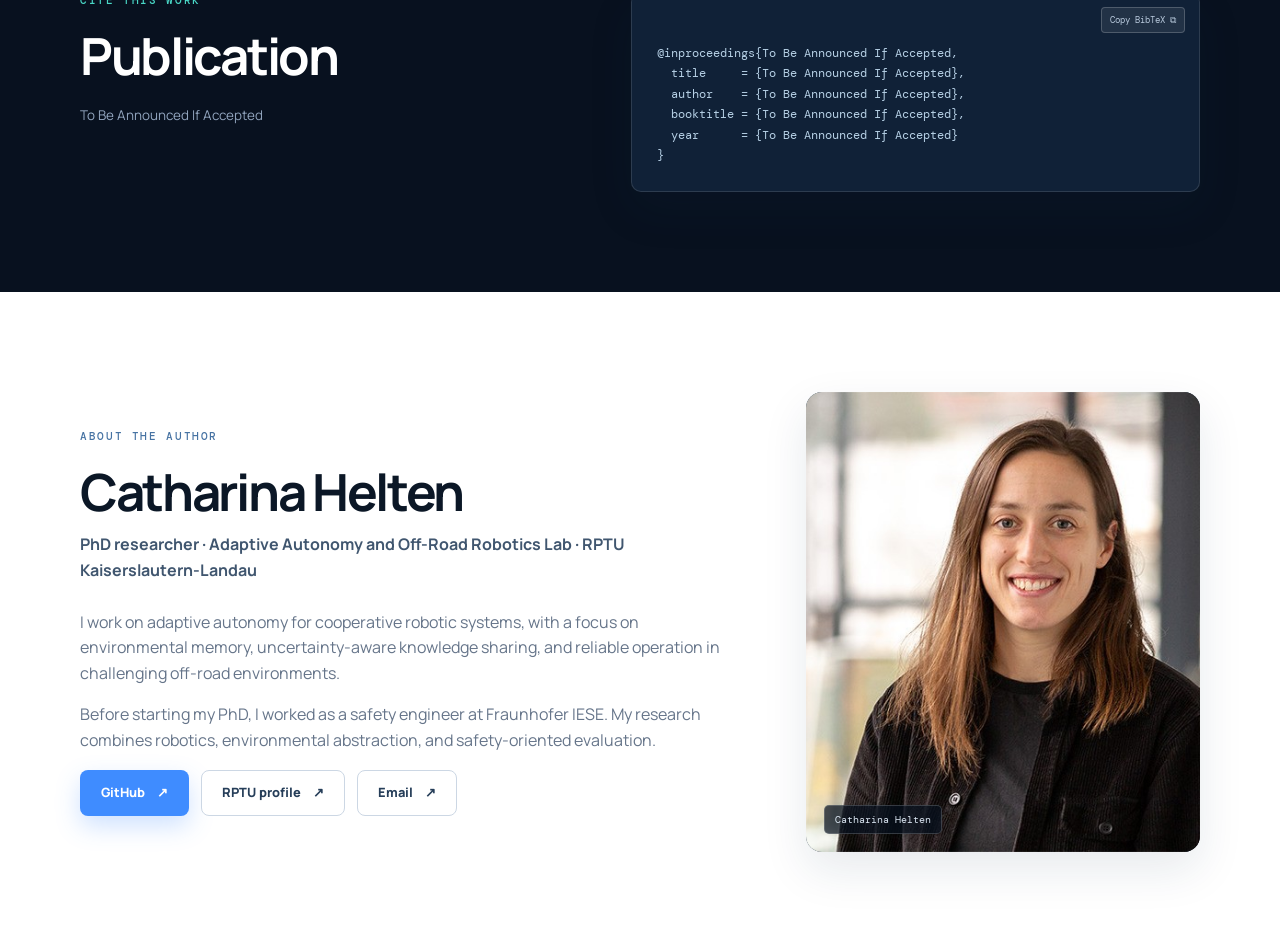
==== commit 485d7076: "Update index.html" ====
--- a/index.html
+++ b/index.html
@@ -559,9 +559,7 @@
             Demo video coming soon
           </span>
 
-          <span class="placeholder-subtitle">
-            Two robots · shared environmental memory
-          </span>
+         
 
         </div>
 
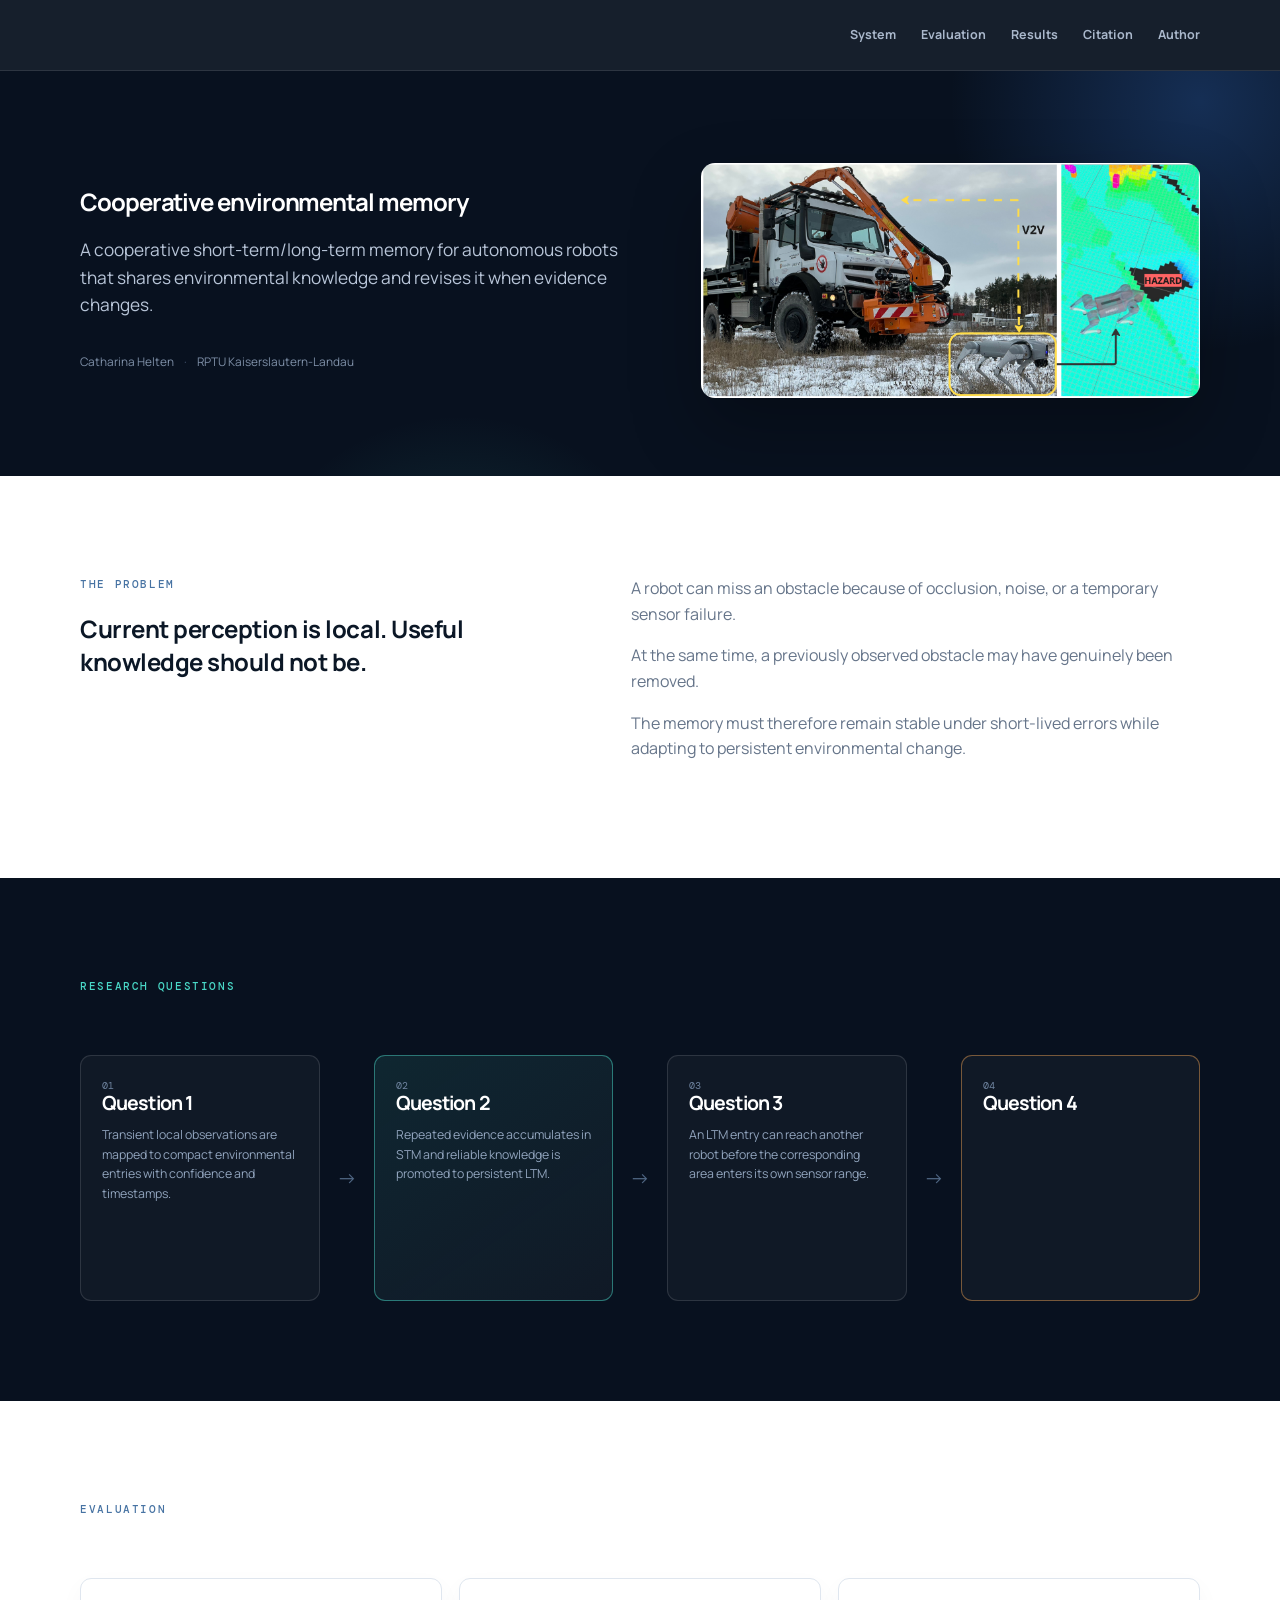
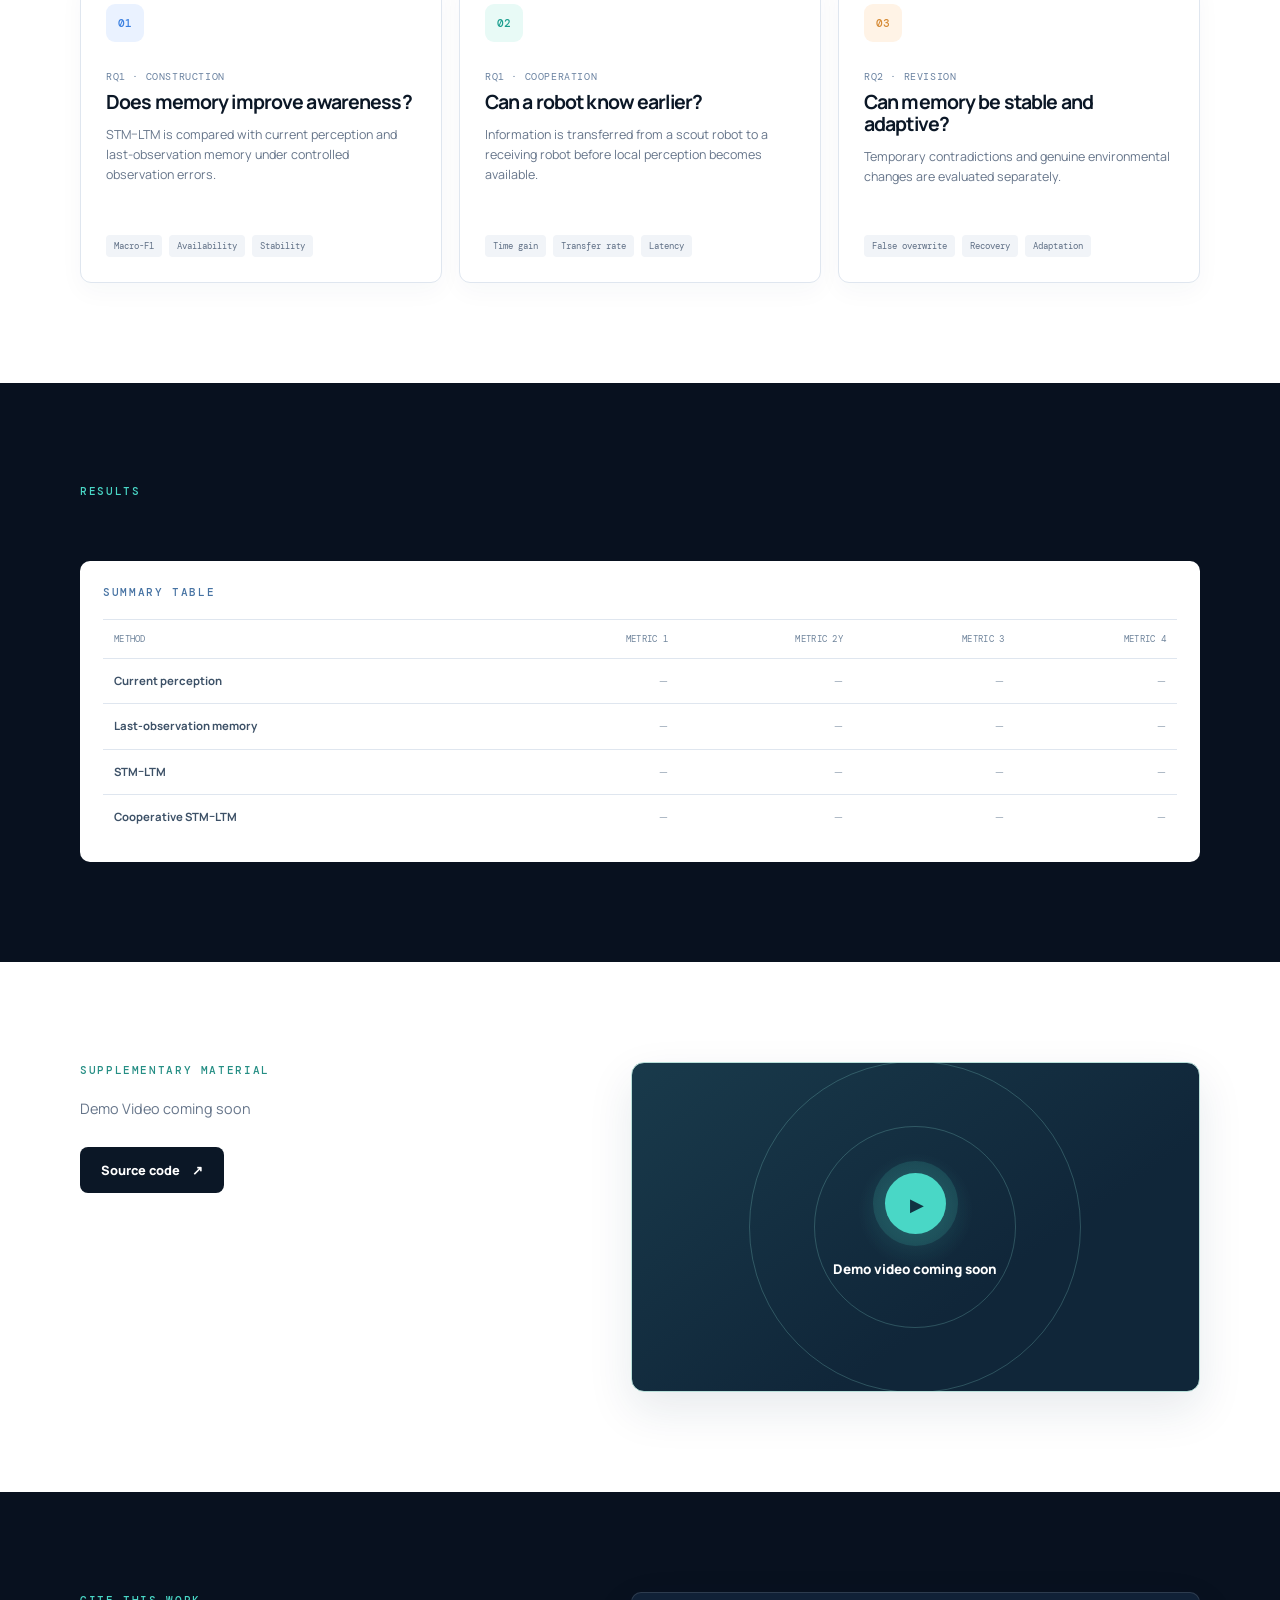
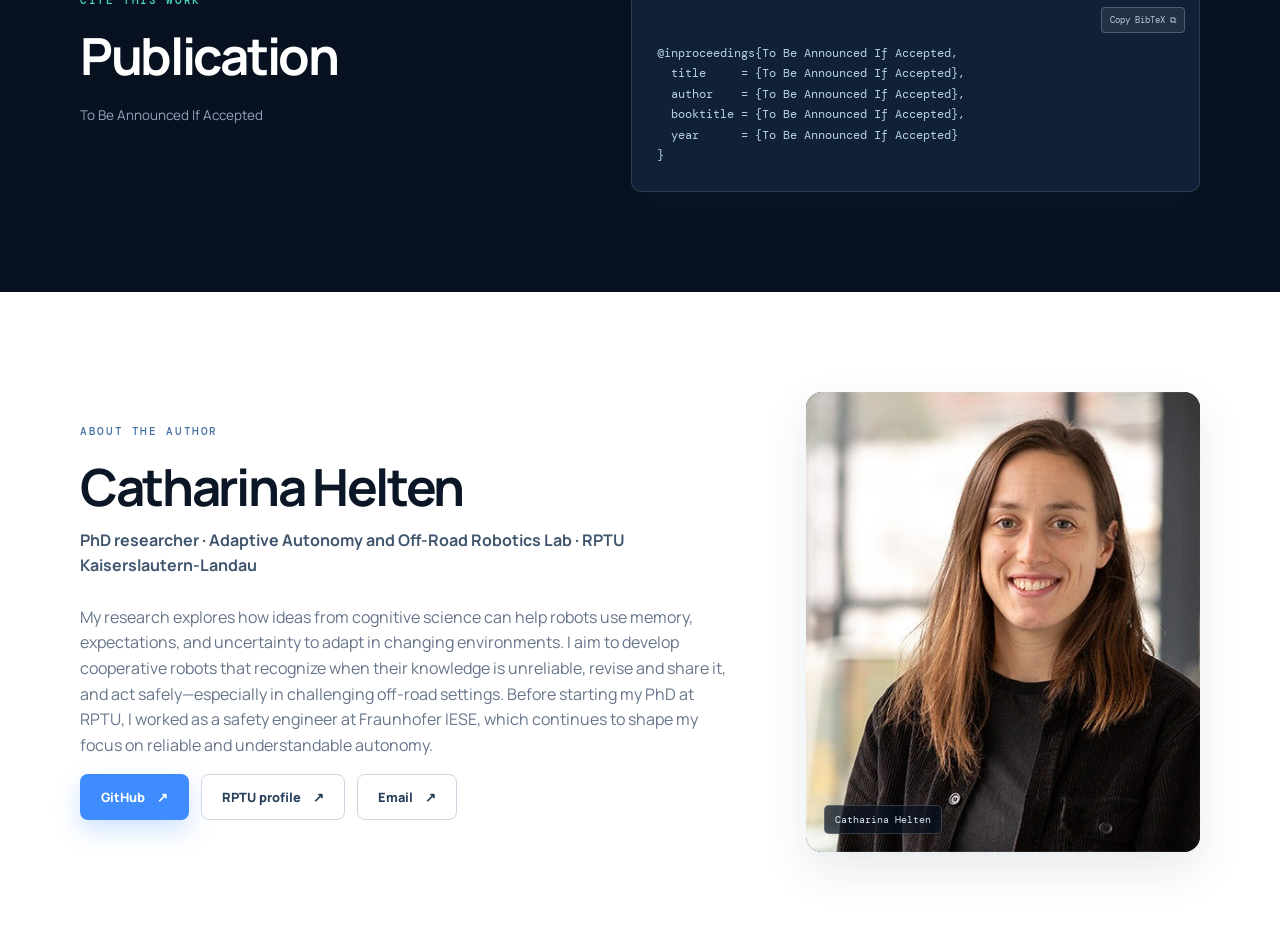
==== commit 9e2aa12c: "Update index.html" ====
--- a/index.html
+++ b/index.html
@@ -456,10 +456,10 @@
 
               <tr>
                 <th>Method</th>
-                <th>Macro-F1</th>
-                <th>Availability</th>
-                <th>Time gain</th>
-                <th>False overwrite</th>
+                <th>Metric 1</th>
+                <th>Metric 2y</th>
+                <th>Metric 3</th>
+                <th>Metric 4</th>
               </tr>
 
             </thead>
@@ -649,18 +649,11 @@
             RPTU Kaiserslautern-Landau
           </p>
 
-          <p class="author-bio">
-            I work on adaptive autonomy for cooperative robotic systems,
-            with a focus on environmental memory, uncertainty-aware
-            knowledge sharing, and reliable operation in challenging
-            off-road environments.
-          </p>
-
-          <p class="author-bio">
-            Before starting my PhD, I worked as a safety engineer at
-            Fraunhofer IESE. My research combines robotics,
-            environmental abstraction, and safety-oriented evaluation.
-          </p>
+       <p class="author-bio">
+  My research explores how ideas from cognitive science can help robots use memory, expectations, and uncertainty to adapt in changing environments. I aim to develop cooperative robots that recognize when their knowledge is unreliable, revise and share it, and act safely—especially in challenging off-road settings. Before starting my PhD at RPTU, I worked as a safety engineer at Fraunhofer IESE, which continues to shape my focus on reliable and understandable autonomy.
+
+</p>
+
 
 
          
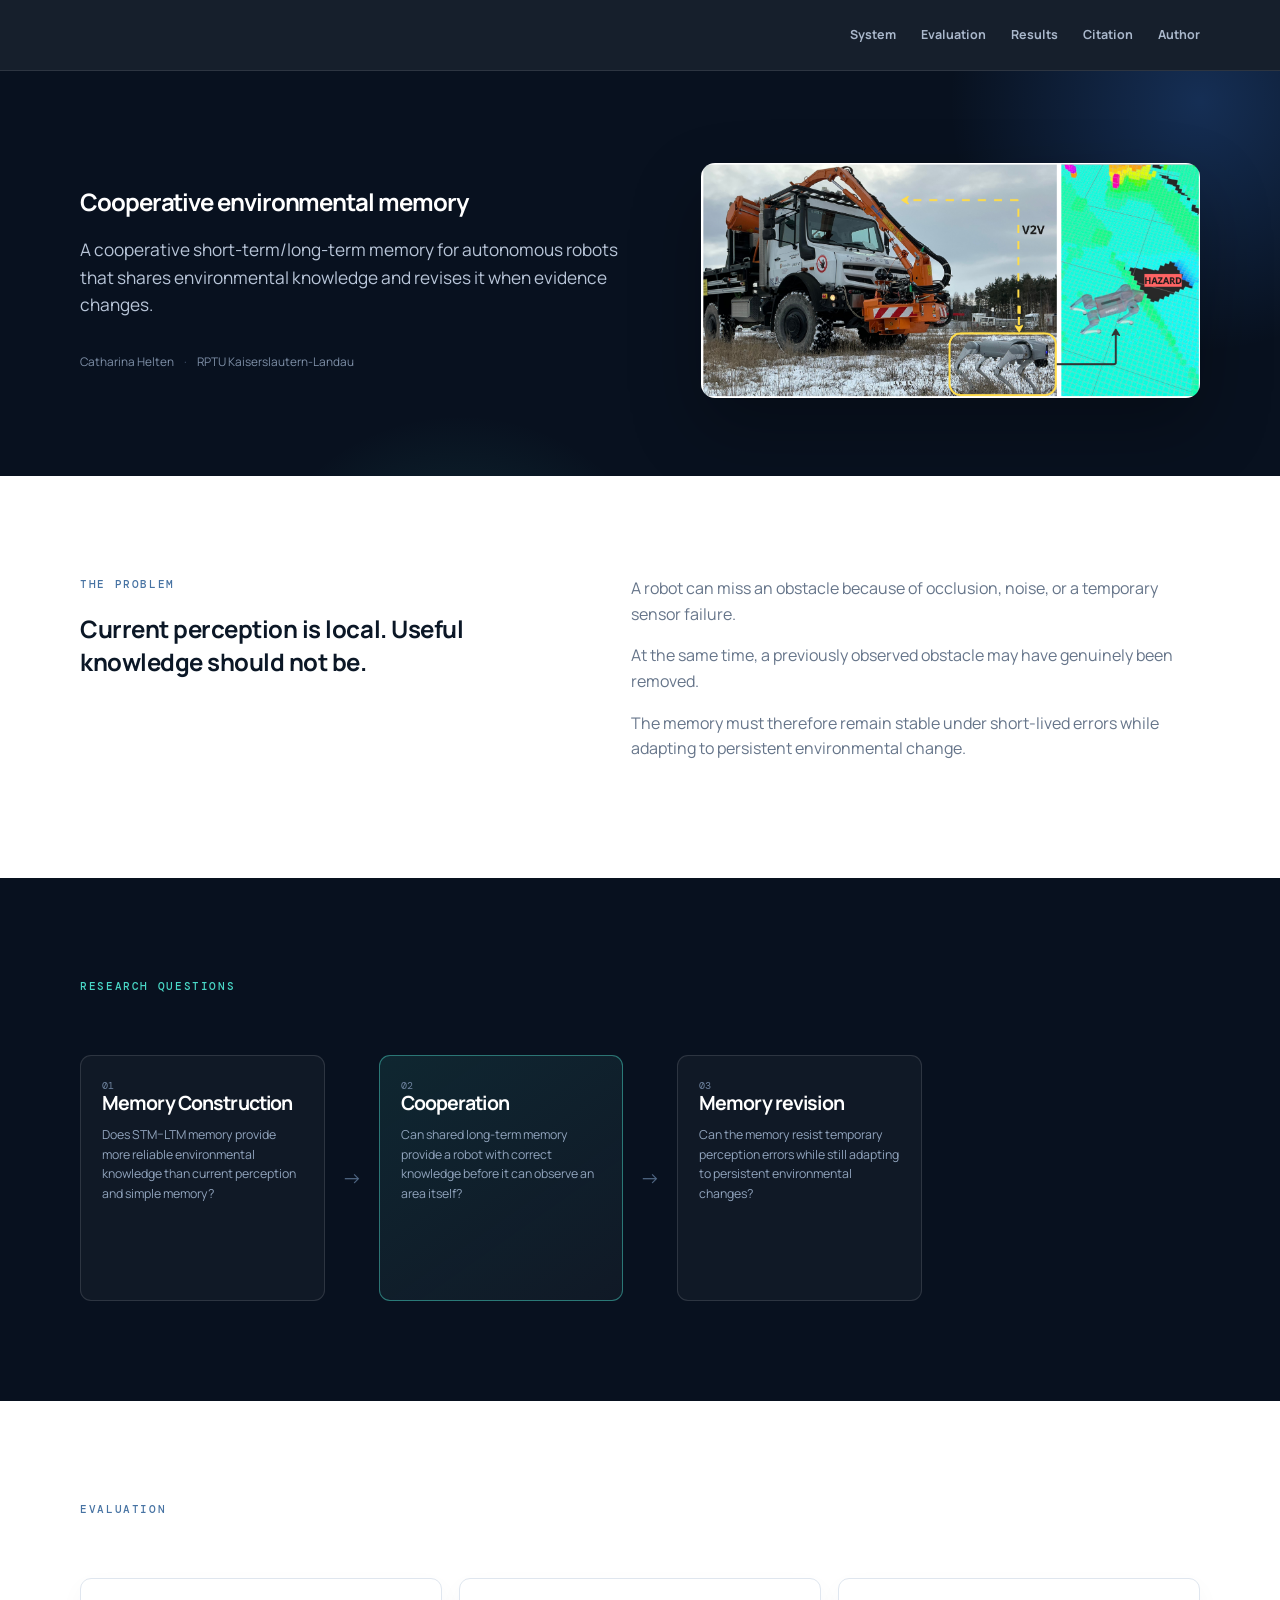
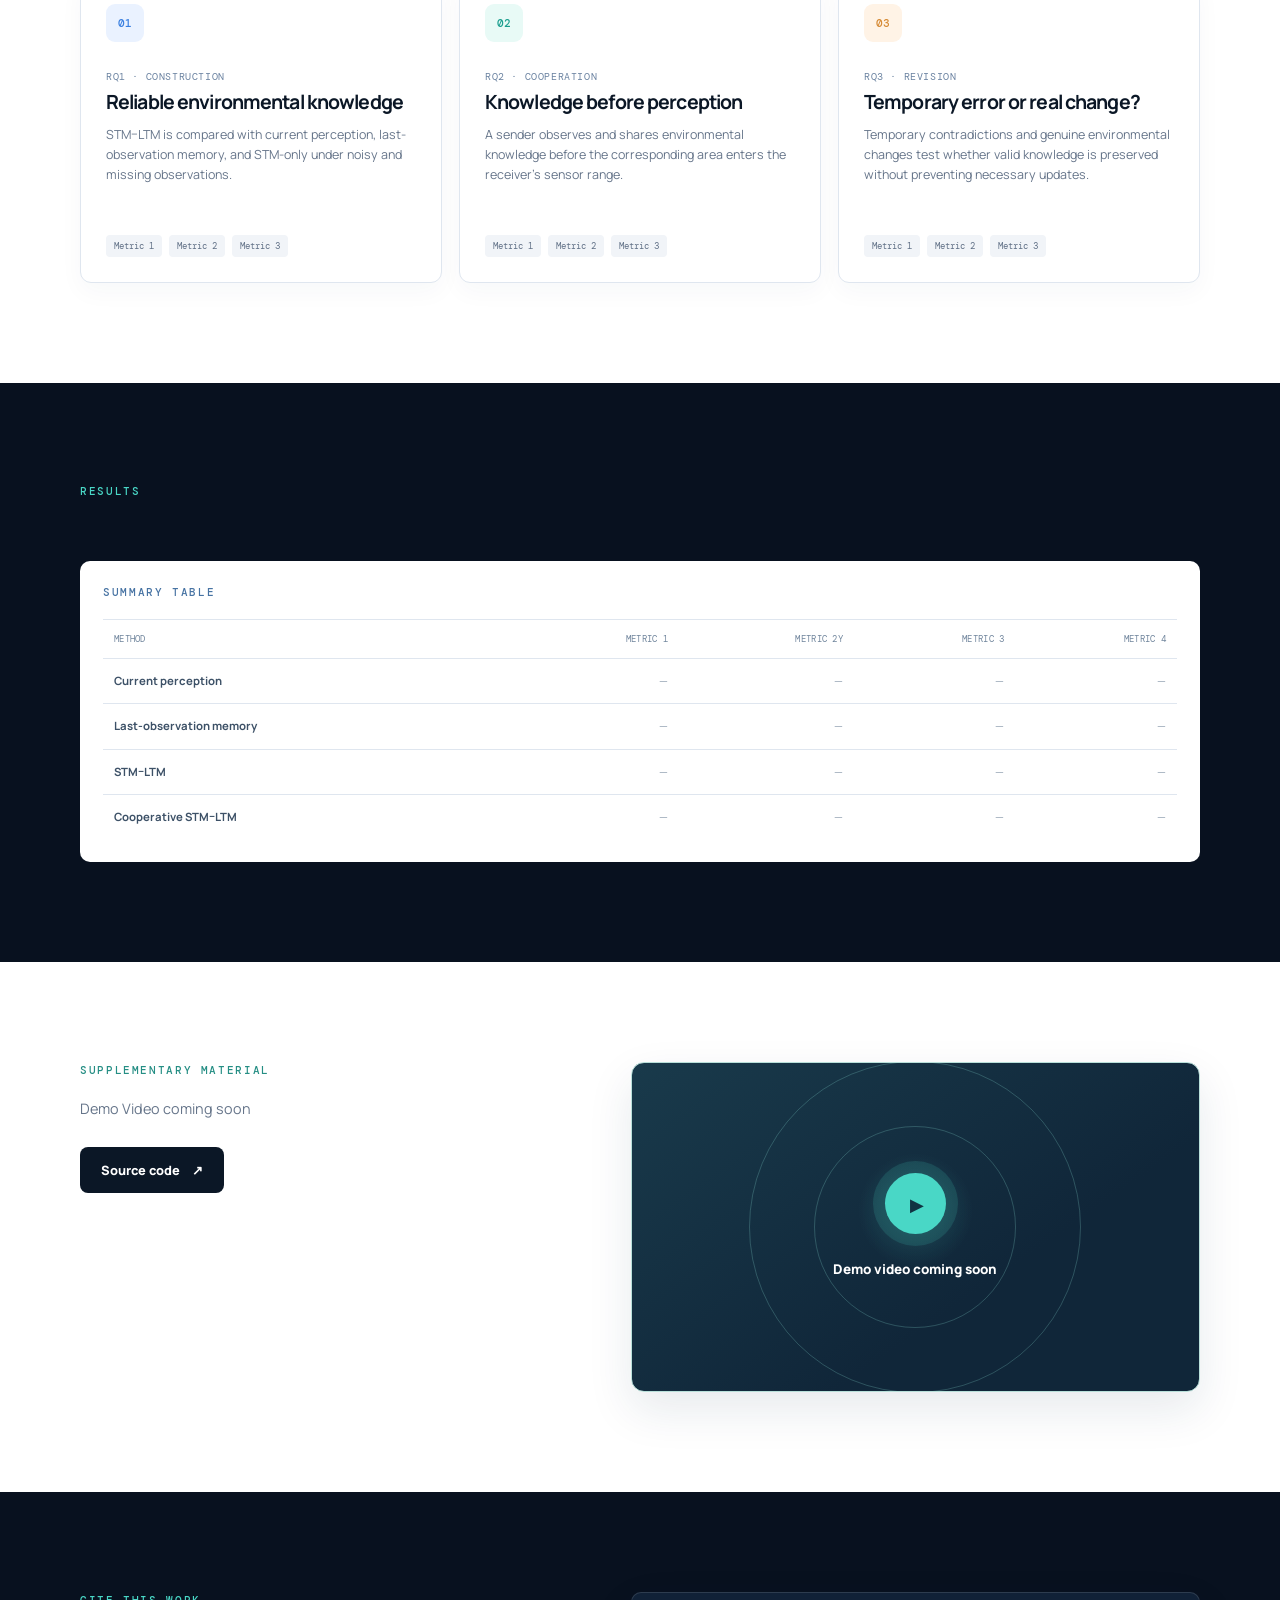
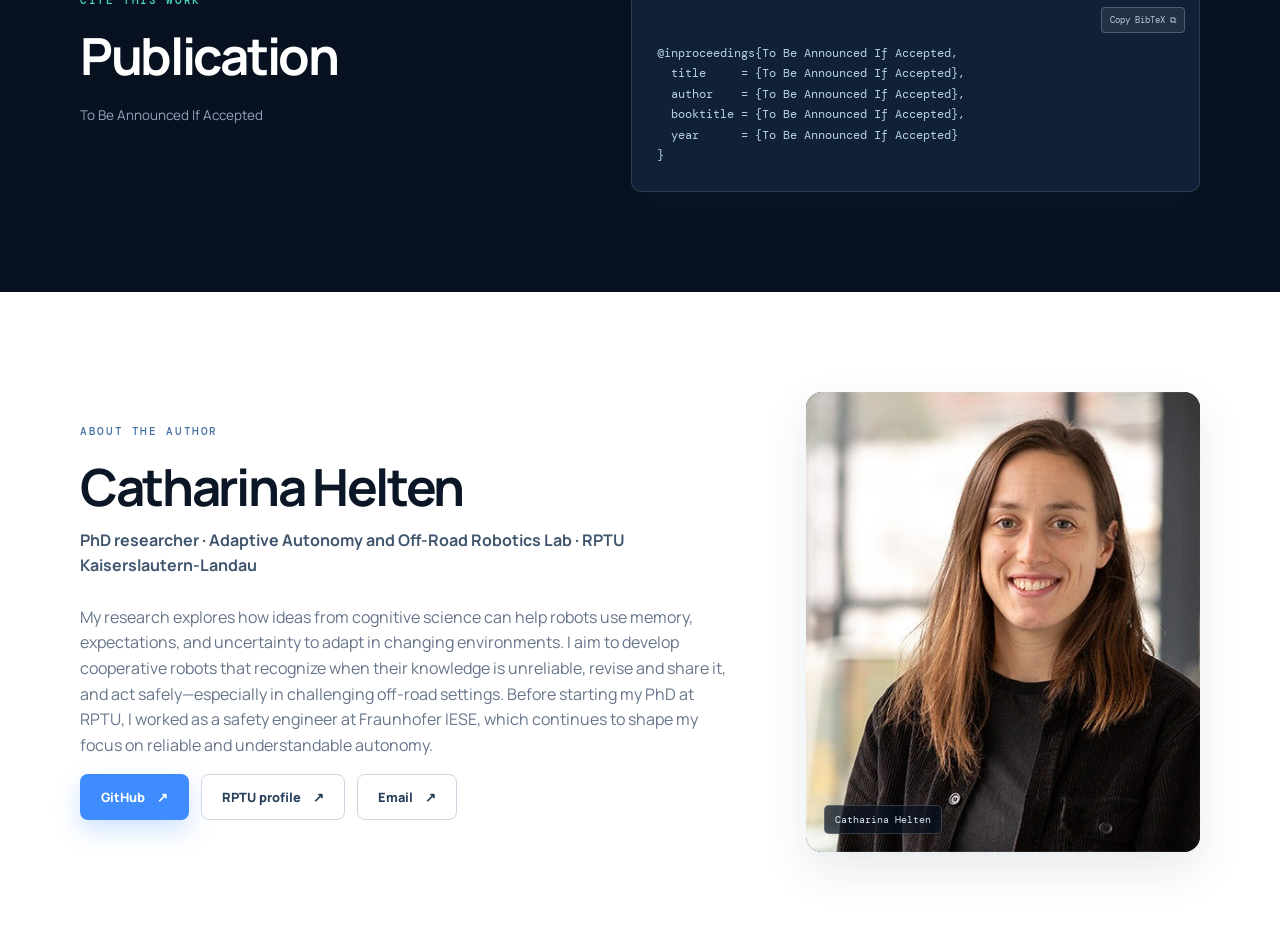
==== commit a8697244: "Update index.html" ====
--- a/index.html
+++ b/index.html
@@ -176,12 +176,11 @@
            
 
             <h3>
-              Question 1
+              Memory Construction
             </h3>
 
             <p>
-              Transient local observations are mapped to compact
-              environmental entries with confidence and timestamps.
+             Does STM–LTM memory provide more reliable environmental knowledge than current perception and simple memory?
             </p>
 
           </article>
@@ -204,12 +203,11 @@
             
 
             <h3>
-              Question 2
+              Cooperation
             </h3>
 
             <p>
-              Repeated evidence accumulates in STM and reliable knowledge
-              is promoted to persistent LTM.
+              Can shared long-term memory provide a robot with correct knowledge before it can observe an area itself?
             </p>
 
           </article>
@@ -232,40 +230,20 @@
            
 
             <h3>
-              Question 3
+              Memory revision
             </h3>
 
             <p>
-              An LTM entry can reach another robot before the corresponding
-              area enters its own sensor range.
+              Can the memory resist temporary perception errors while still adapting to persistent environmental changes?
             </p>
 
           </article>
 
 
-          <div
-            class="pipeline-arrow"
-            aria-hidden="true"
-          >
-            →
-          </div>
-
-
-          <article class="pipeline-step revision-step">
-
-            <span class="step-number">
-              04
-            </span>
-
-            
-
-            <h3>
-              Question 4
-            </h3>
-
+          
            
 
-          </article>
+        
 
         </div>
 
@@ -318,20 +296,19 @@
               </p>
 
               <h3>
-                Does memory improve awareness?
+                Reliable environmental knowledge
               </h3>
 
             </div>
 
             <p>
-              STM–LTM is compared with current perception and
-              last-observation memory under controlled observation errors.
+              STM–LTM is compared with current perception, last-observation memory, and STM-only under noisy and missing observations.
             </p>
 
             <div class="metric-row">
-              <span>Macro-F1</span>
-              <span>Availability</span>
-              <span>Stability</span>
+              <span>Metric 1</span>
+              <span>Metric 2</span>
+              <span>Metric 3</span>
             </div>
 
           </article>
@@ -346,24 +323,23 @@
             <div>
 
               <p class="card-label">
-                RQ1 · Cooperation
+                RQ2 · Cooperation
               </p>
 
               <h3>
-                Can a robot know earlier?
+               Knowledge before perception
               </h3>
 
             </div>
 
             <p>
-              Information is transferred from a scout robot to a receiving robot
-              before local perception becomes available.
+              A sender observes and shares environmental knowledge before the corresponding area enters the receiver’s sensor range.
             </p>
 
             <div class="metric-row">
-              <span>Time gain</span>
-              <span>Transfer rate</span>
-              <span>Latency</span>
+              <span>Metric 1</span>
+              <span>Metric 2</span>
+              <span>Metric 3</span>
             </div>
 
           </article>
@@ -378,24 +354,23 @@
             <div>
 
               <p class="card-label">
-                RQ2 · Revision
+                RQ3 · Revision
               </p>
 
               <h3>
-                Can memory be stable and adaptive?
+                Temporary error or real change?
               </h3>
 
             </div>
 
             <p>
-              Temporary contradictions and genuine environmental changes
-              are evaluated separately.
+              Temporary contradictions and genuine environmental changes test whether valid knowledge is preserved without preventing necessary updates.
             </p>
 
             <div class="metric-row">
-              <span>False overwrite</span>
-              <span>Recovery</span>
-              <span>Adaptation</span>
+              <span>Metric 1</span>
+              <span>Metric 2</span>
+              <span>Metric 3</span>
             </div>
 
           </article>
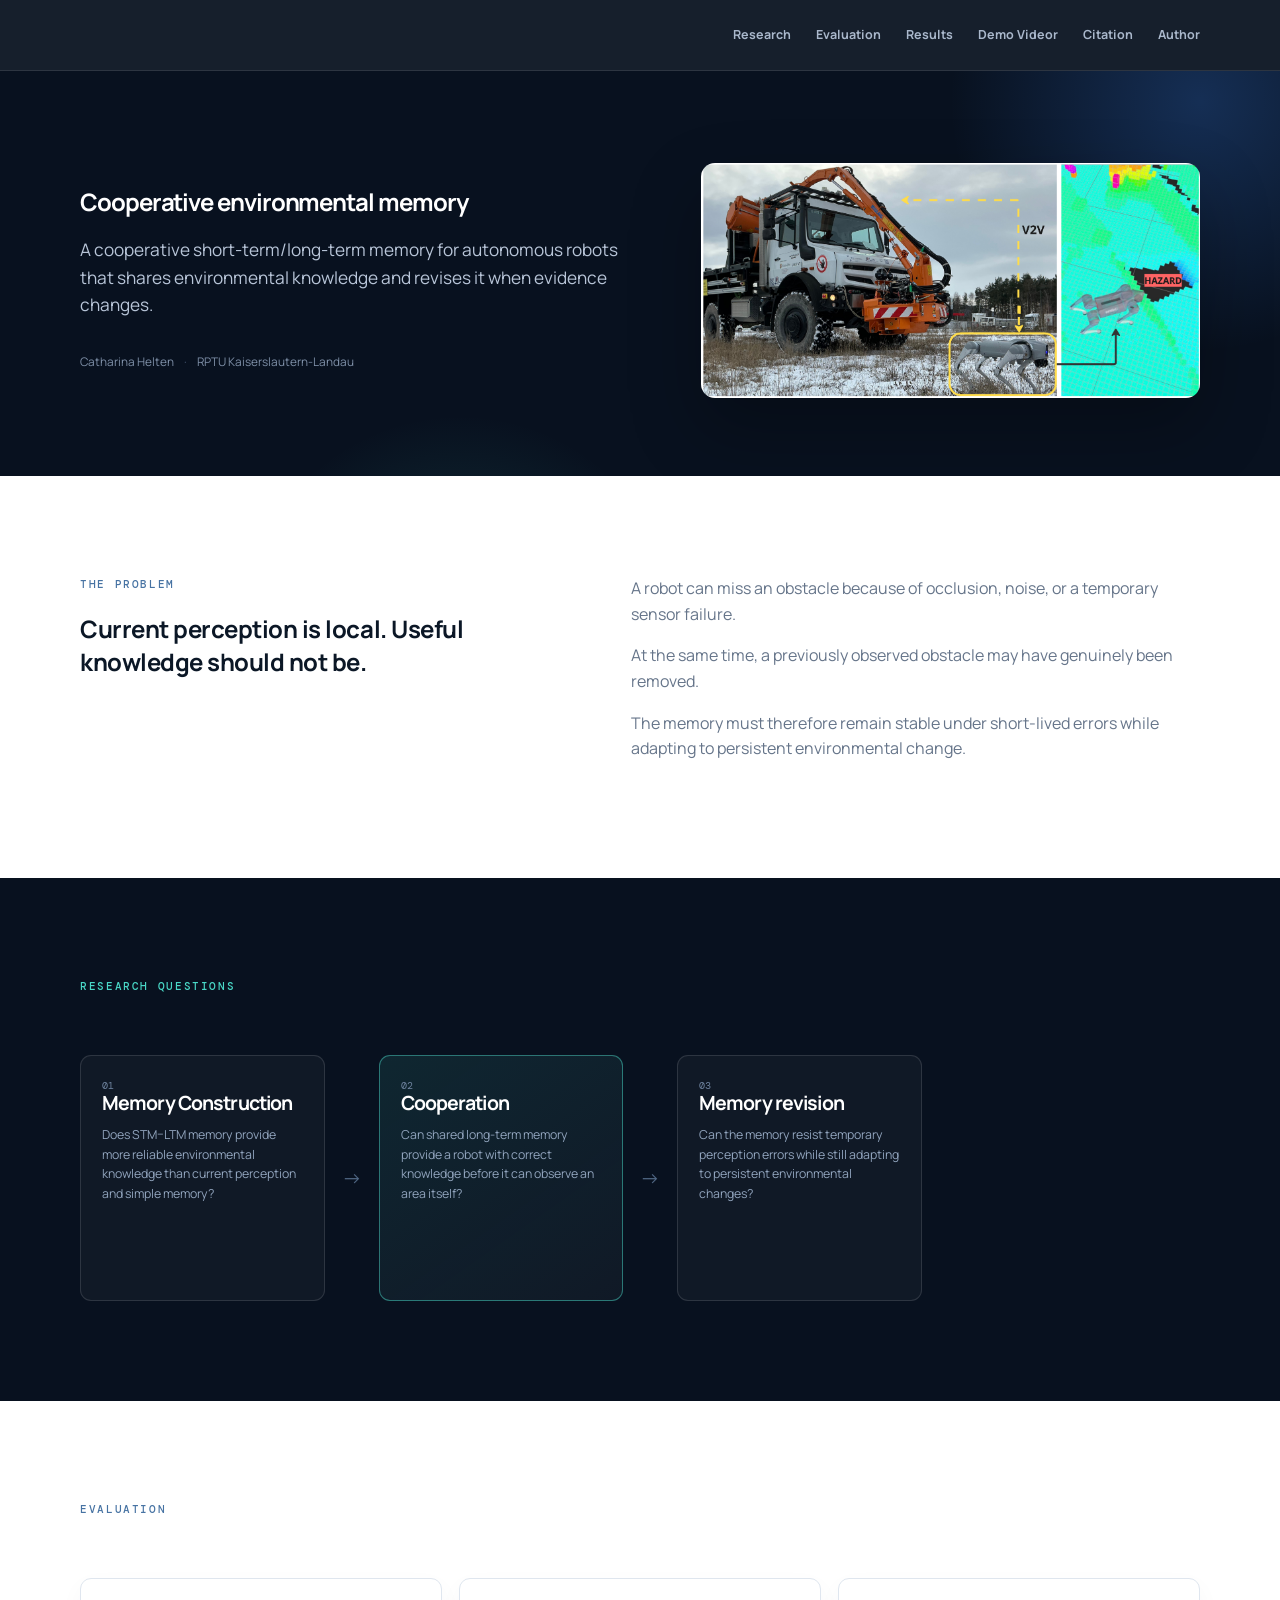
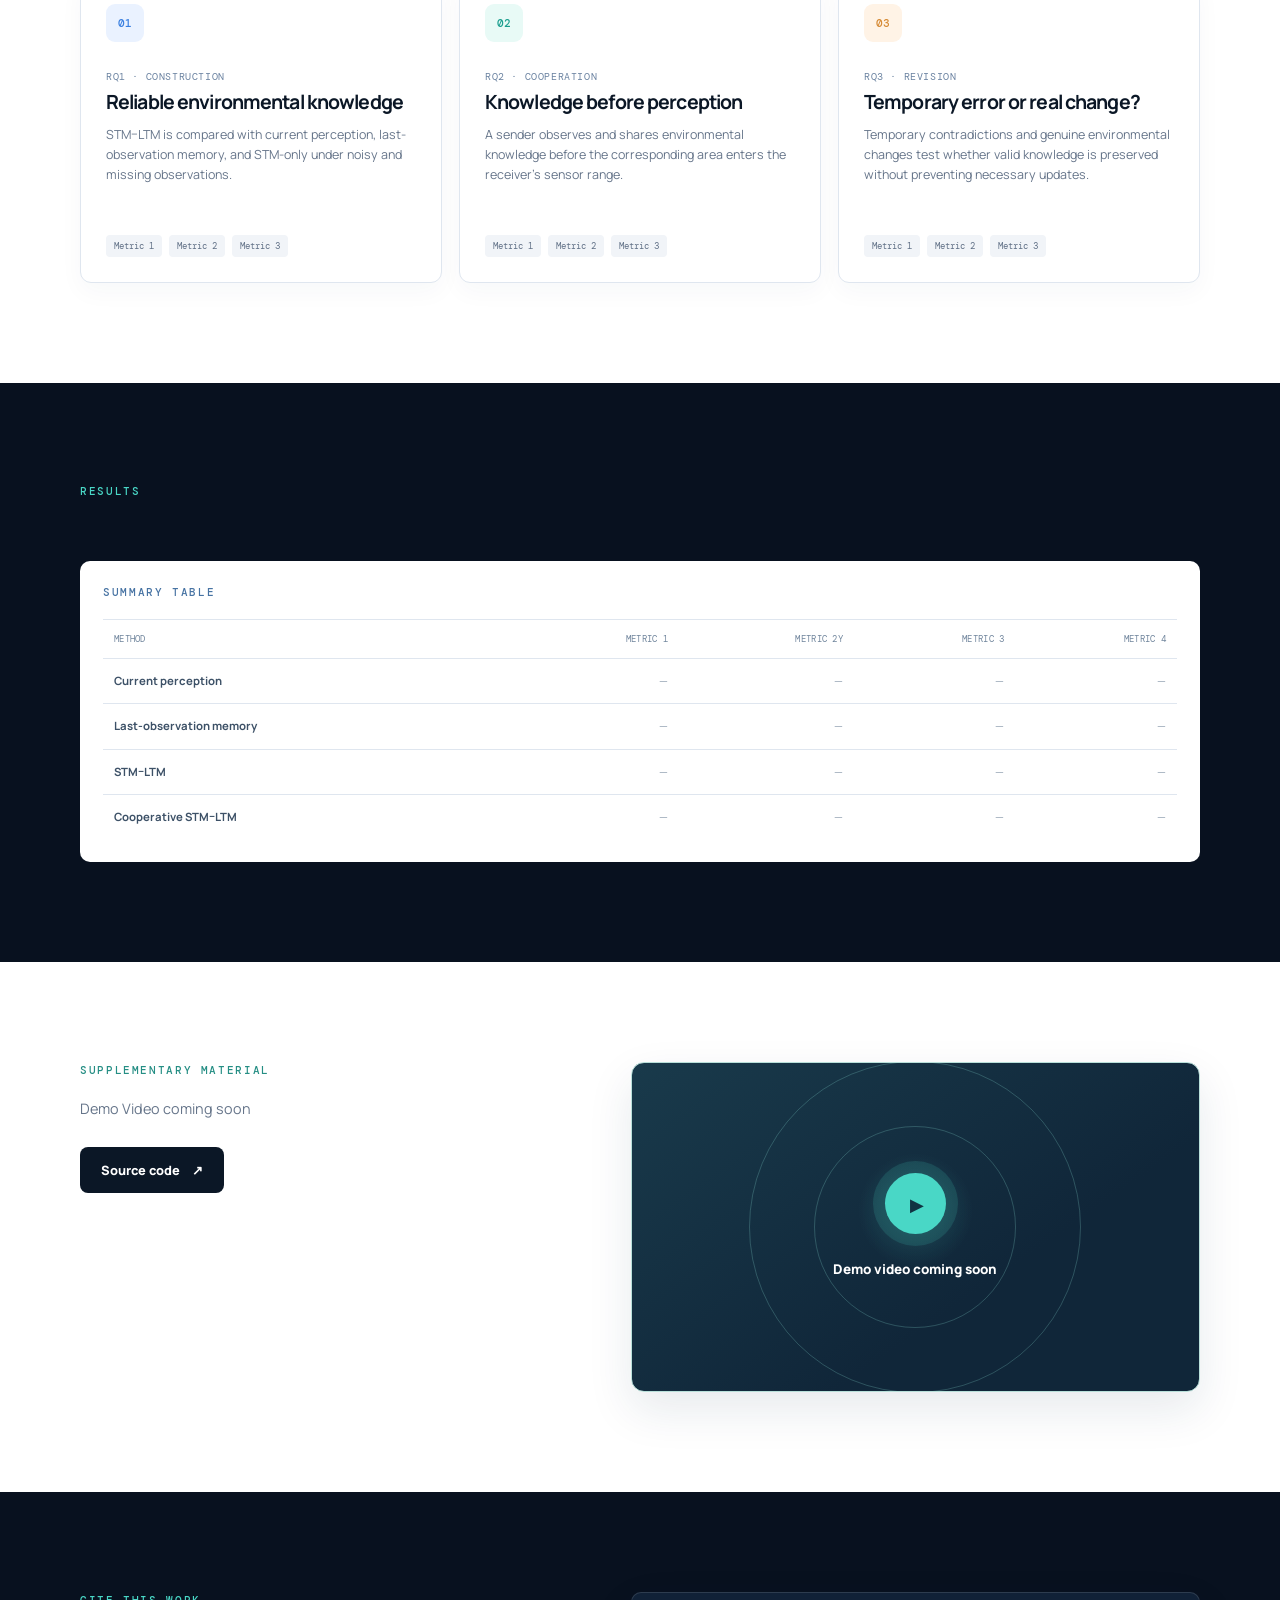
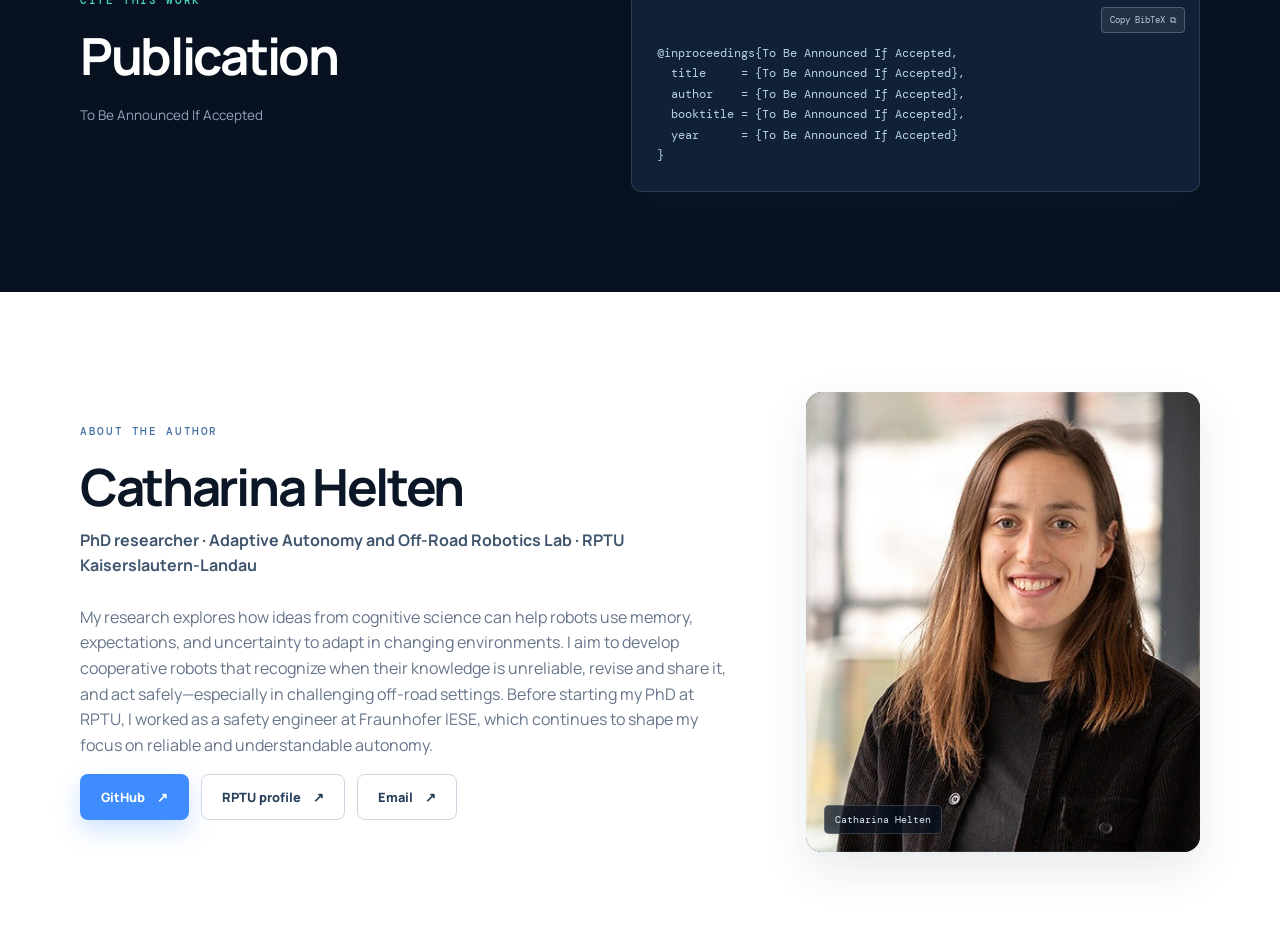
==== commit 0d9acb08: "Update index.html" ====
--- a/index.html
+++ b/index.html
@@ -35,9 +35,10 @@
       </a>
 
       <nav class="nav-links" aria-label="Primary navigation">
-        <a href="#system">System</a>
+        <a href="#system">Research</a>
         <a href="#experiments">Evaluation</a>
         <a href="#results">Results</a>
+        <a href="#material">Demo Videor</a>
         <a href="#citation">Citation</a>
         <a href="#author">Author</a>
       </nav>
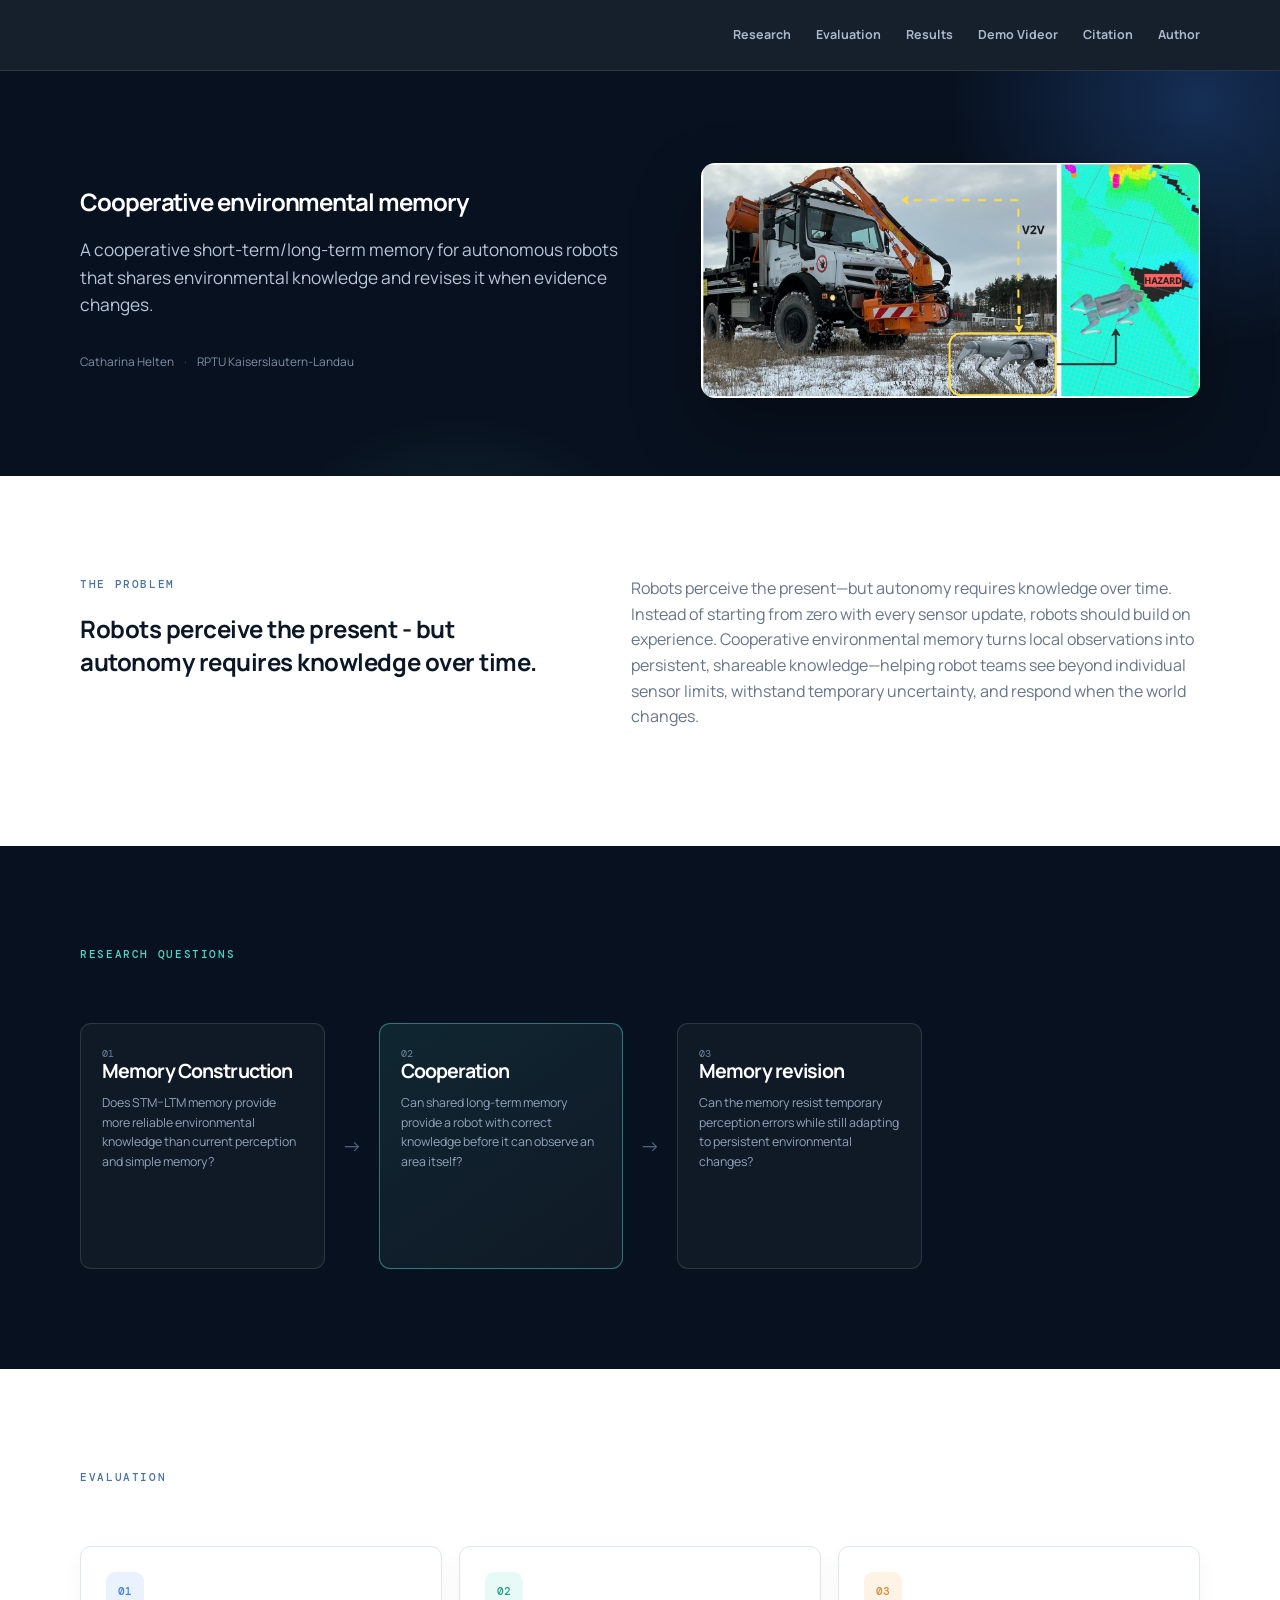
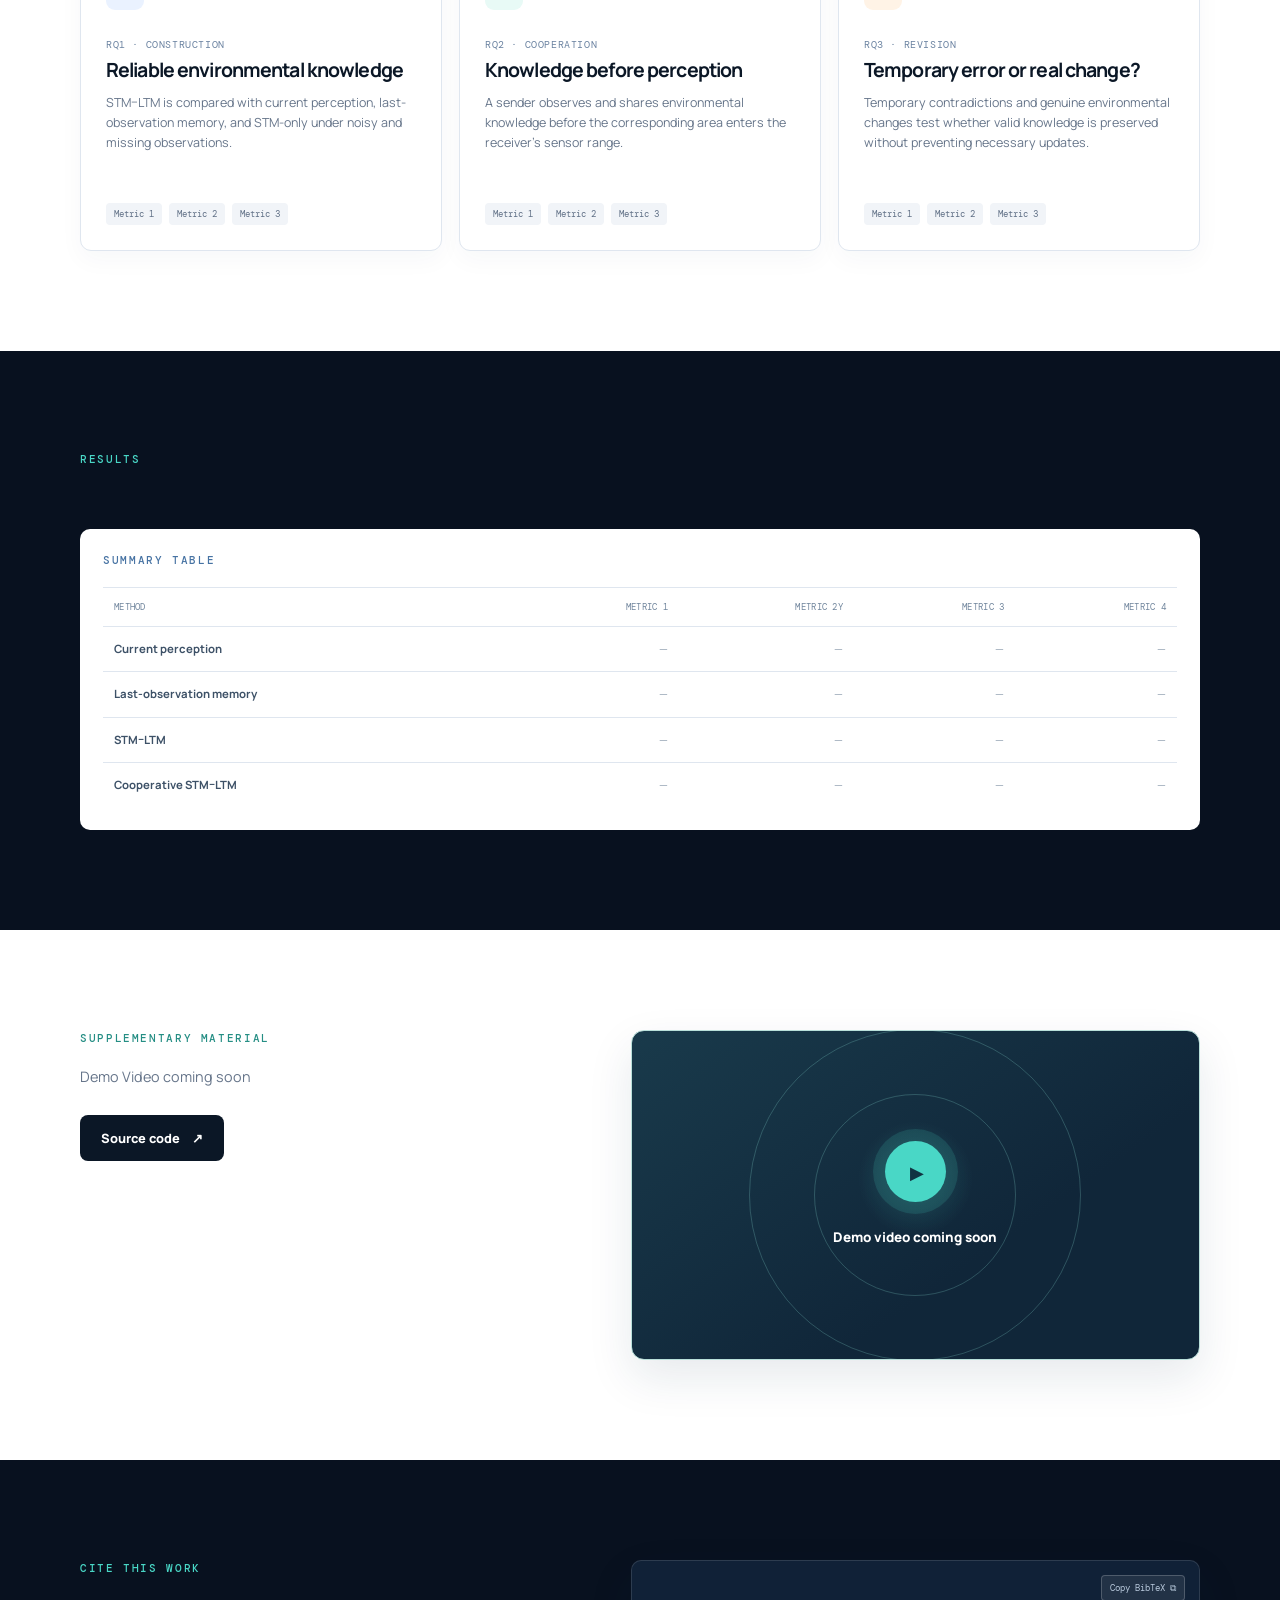
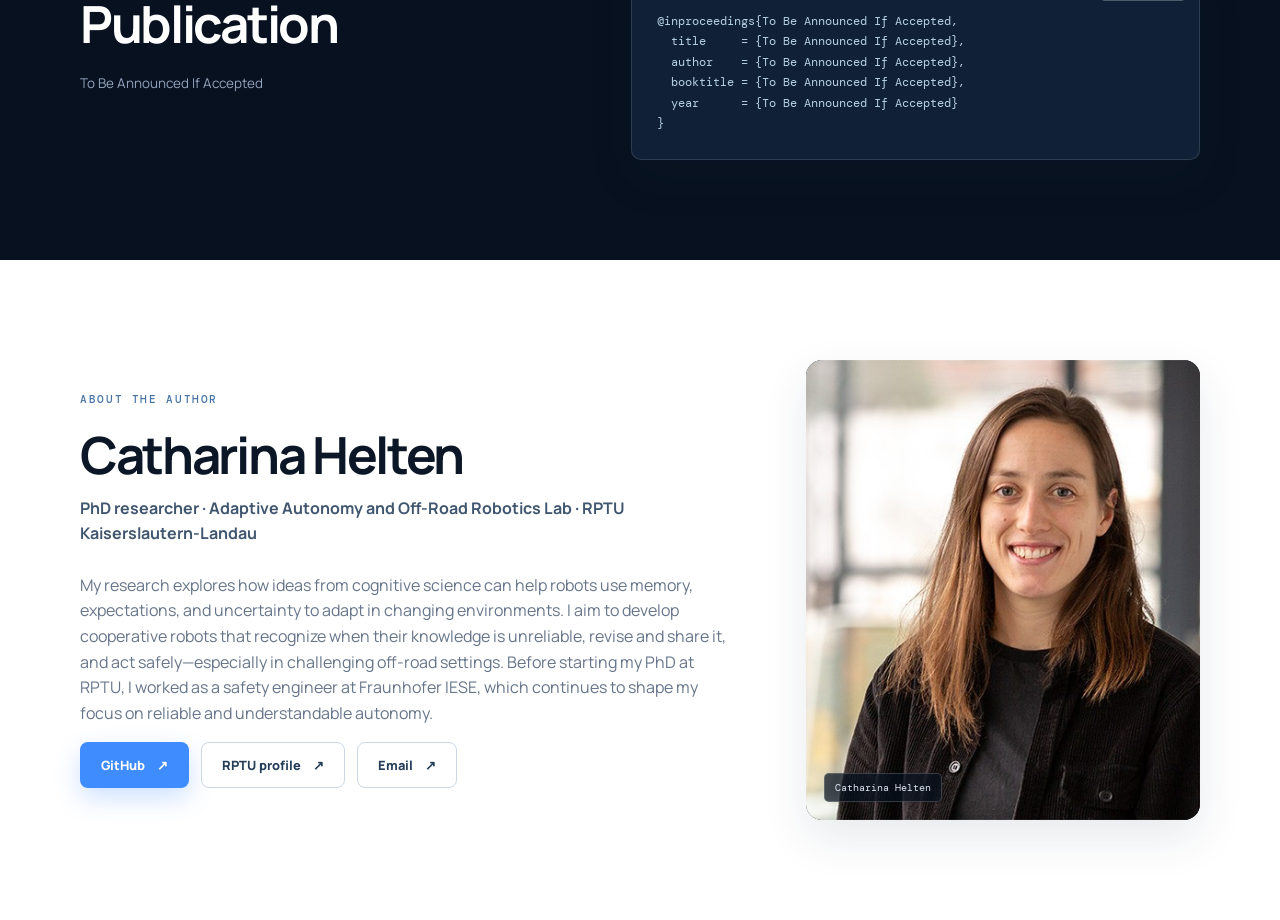
==== commit 2d9a0b9e: "Update index.html" ====
--- a/index.html
+++ b/index.html
@@ -110,7 +110,7 @@
           </p>
 
           <h2 class="problem-heading">
-            Current perception is local. Useful knowledge should not be.
+           Robots perceive the present - but autonomy requires knowledge over time.
           </h2>
 
         </div>
@@ -119,19 +119,11 @@
         <div class="intro-text">
 
           <p>
-            A robot can miss an obstacle because of occlusion, noise,
-            or a temporary sensor failure.
-          </p>
-
-          <p>
-            At the same time, a previously observed obstacle may have
-            genuinely been removed.
-          </p>
-
-          <p>
-            The memory must therefore remain stable under short-lived
-            errors while adapting to persistent environmental change.
-          </p>
+           Robots perceive the present—but autonomy requires knowledge over time. Instead of starting from zero with every sensor update, robots should build on experience. Cooperative environmental memory turns local observations into persistent, shareable knowledge—helping robot teams see beyond individual sensor limits, withstand temporary uncertainty, and respond when the world changes.
+
+          </p>
+
+         
 
         </div>
 
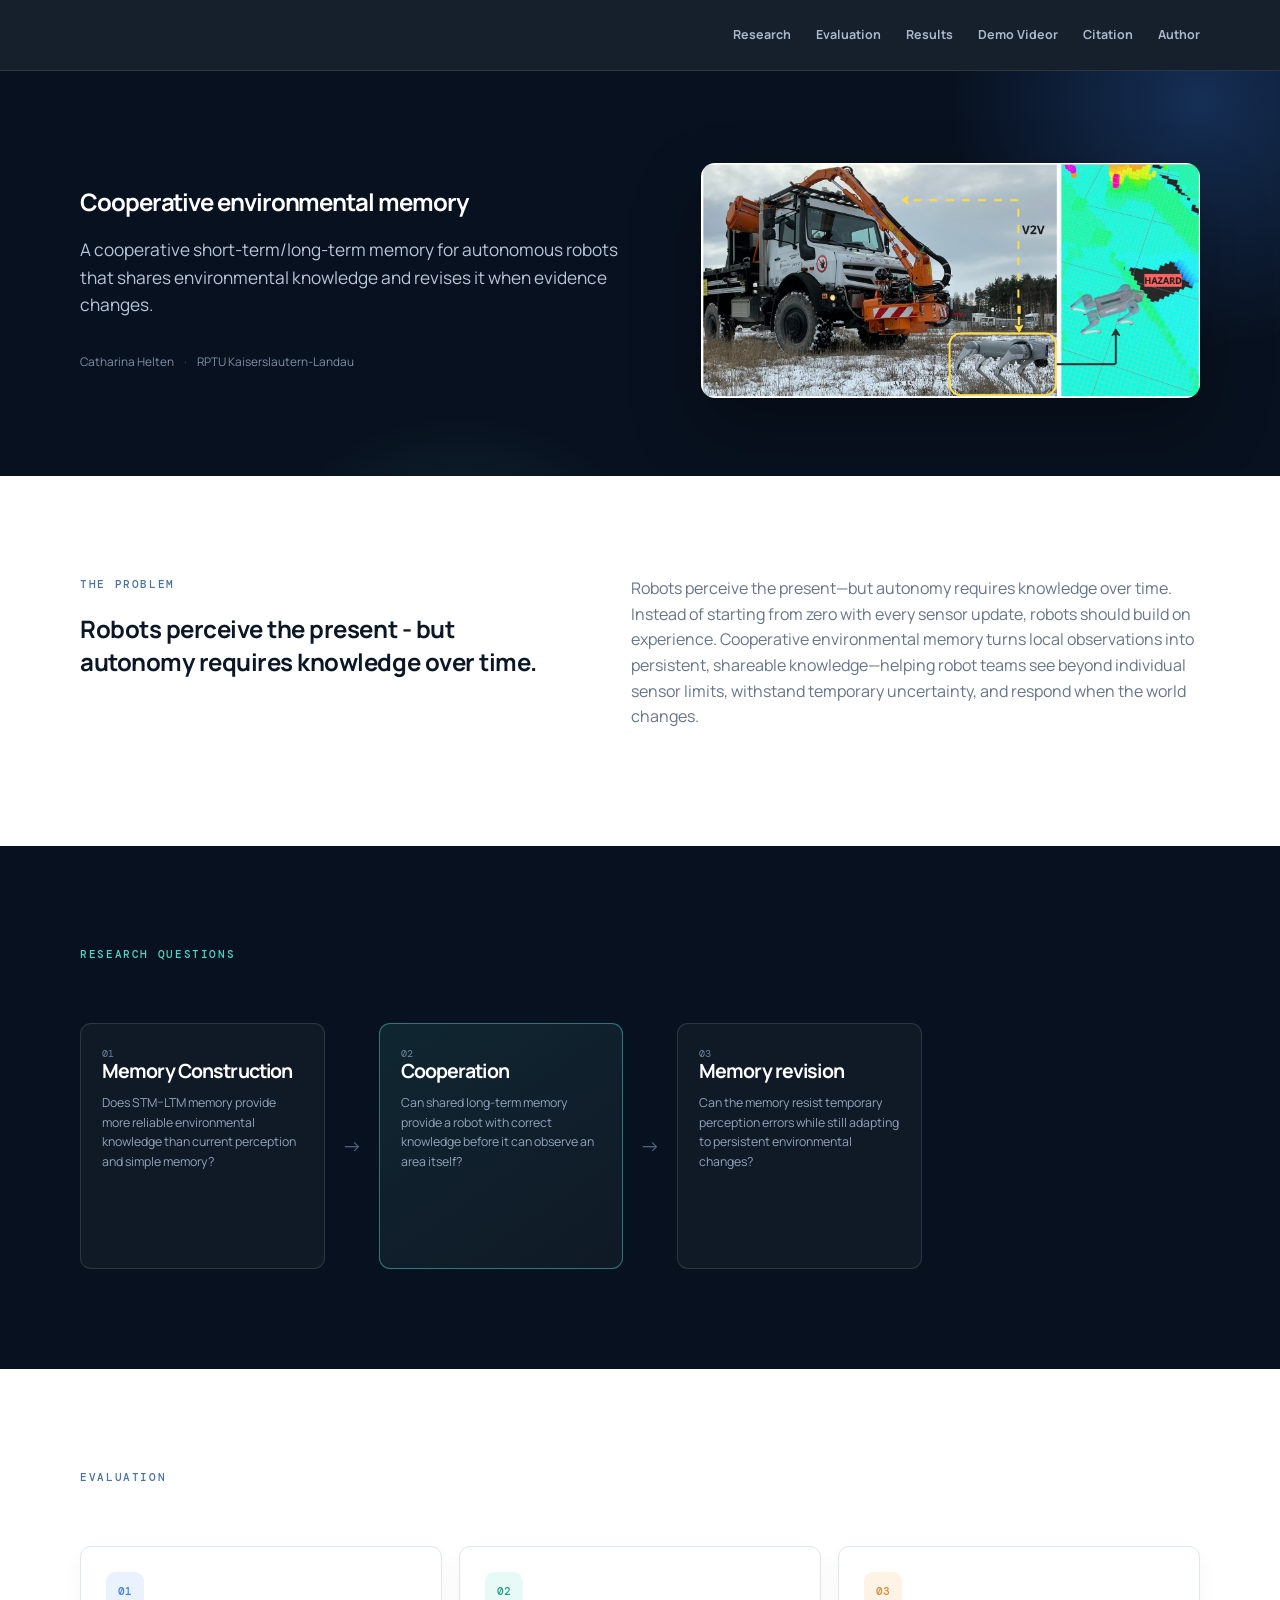
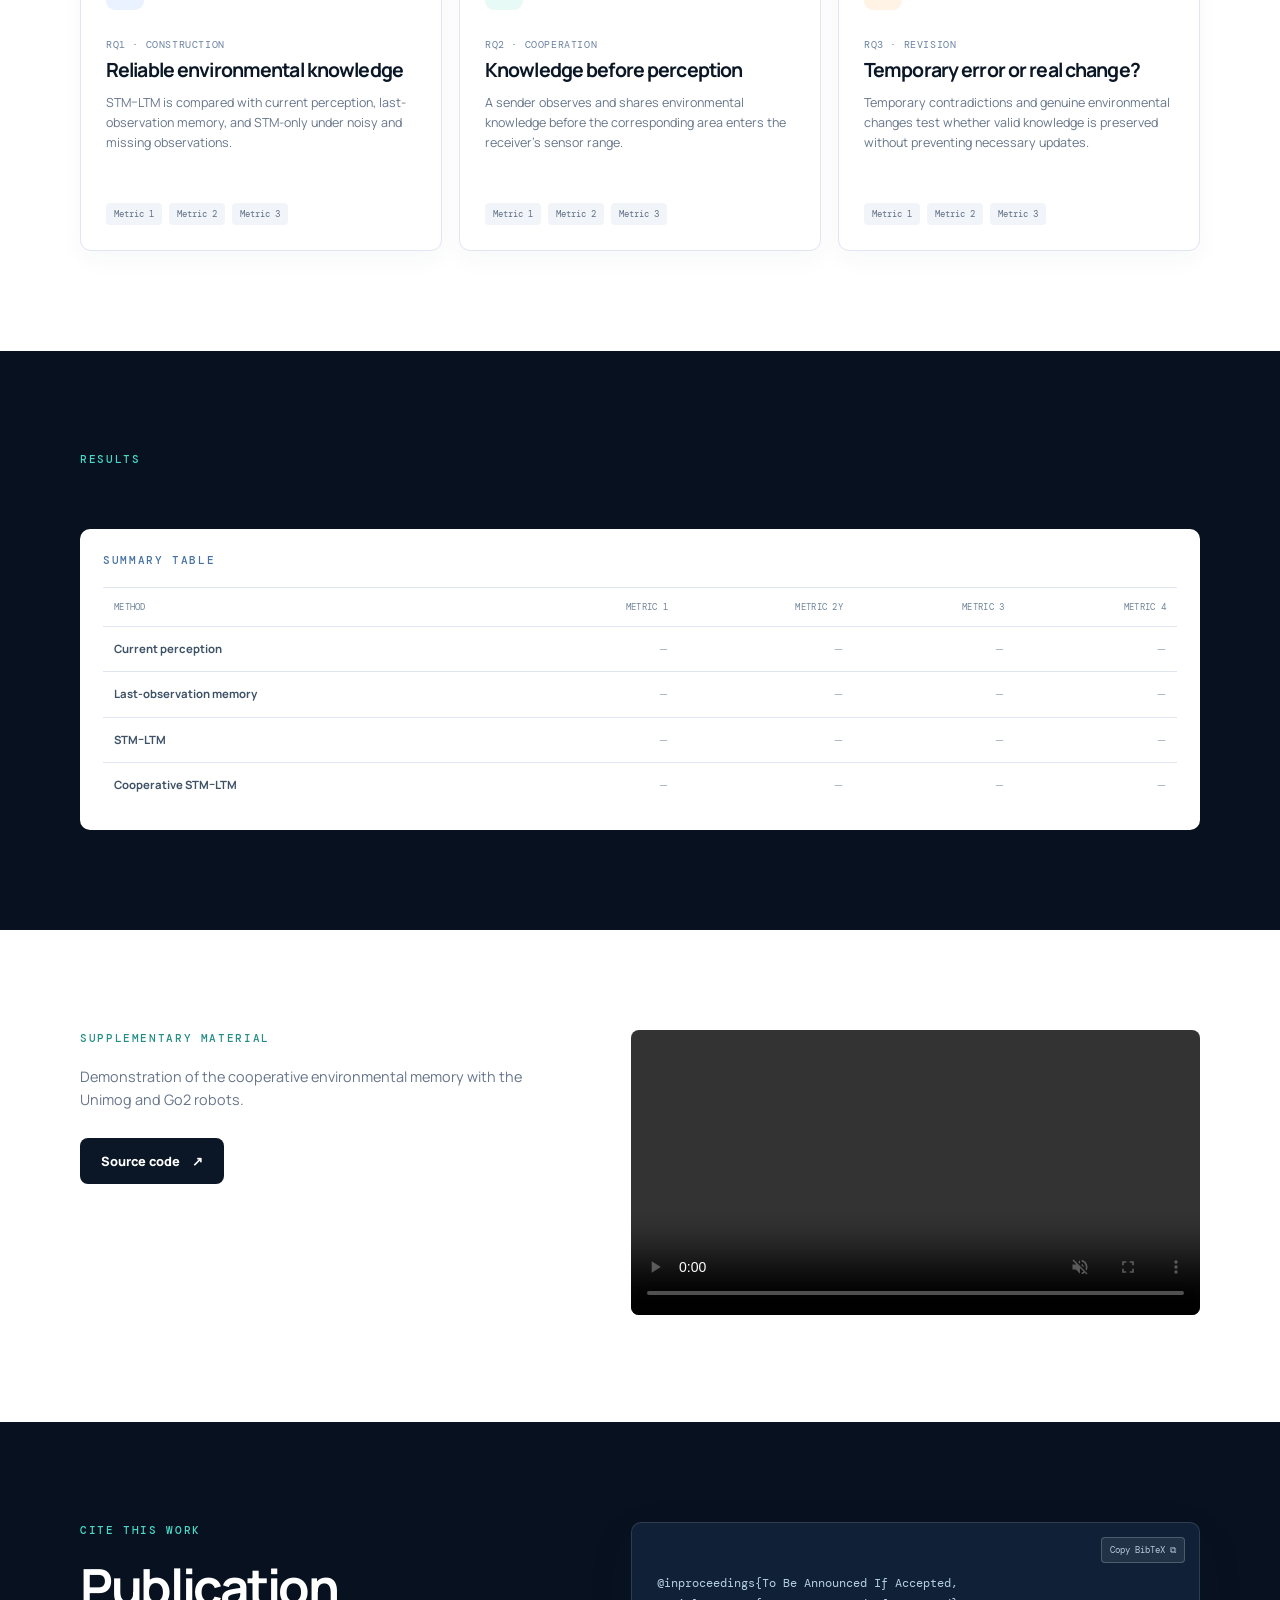
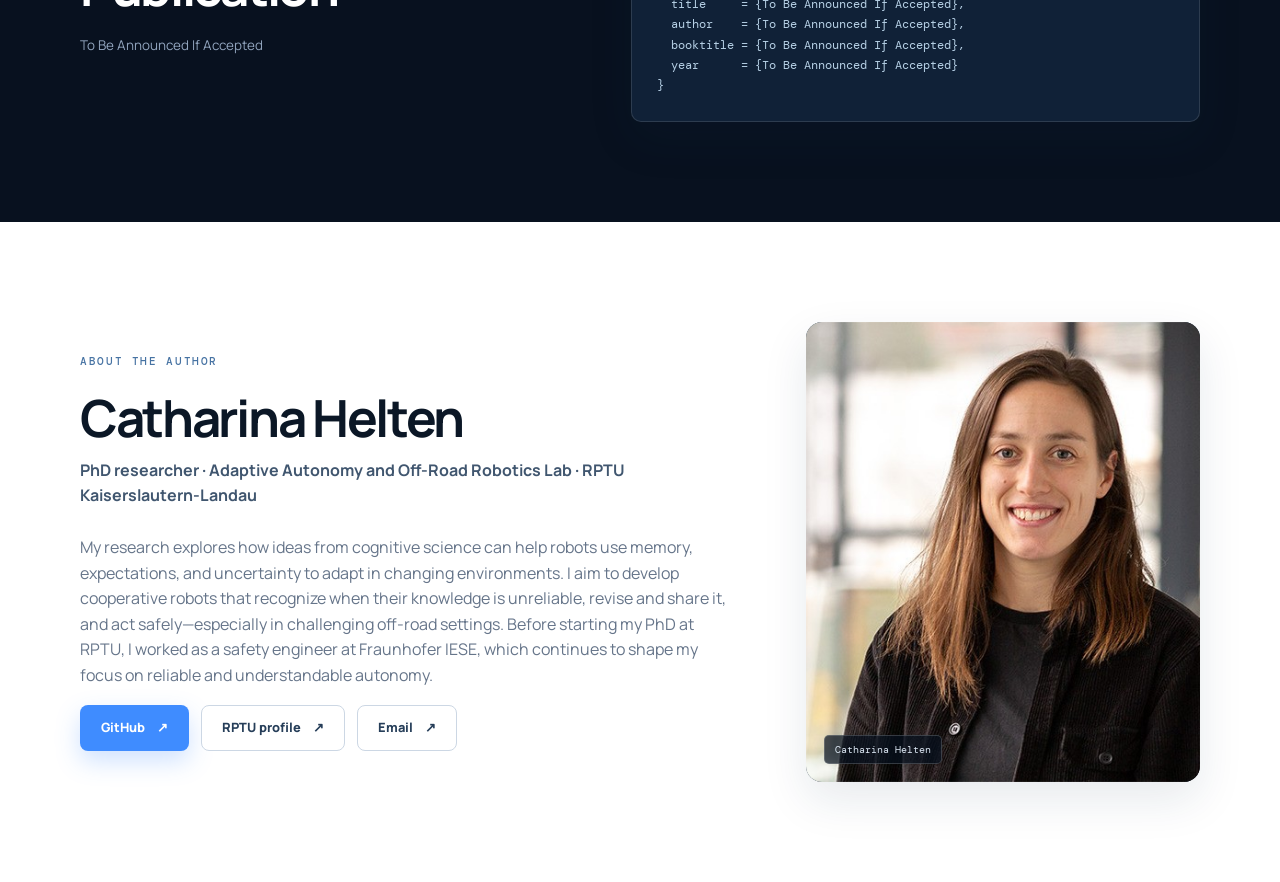
==== commit af428e34: "Update index.html" ====
--- a/index.html
+++ b/index.html
@@ -476,10 +476,72 @@
       </div>
     </section>
 
-
+<!-- =====================================================
+     SUPPLEMENTARY MATERIAL — WHITE
+     ===================================================== -->
+<section
+  class="section media-section"
+  id="material"
+>
+
+  <div class="container media-grid">
+
+    <div class="media-copy">
+
+      <p class="section-kicker">
+        Supplementary material
+      </p>
+
+      <p>
+        Demonstration of the cooperative environmental memory with the Unimog and Go2 robots.
+      </p>
+
+      <a
+        class="button button-dark"
+        href="https://github.com/CatharinaHelt/cooperative-memory"
+      >
+        Source code
+        <span aria-hidden="true">↗</span>
+      </a>
+
+    </div>
+
+    <div class="media-video-wrapper">
+      <video 
+        controls 
+        autoplay 
+        muted 
+        loop 
+        playsinline 
+        width="100%"
+        style="max-width: 800px; height: auto; border-radius: 8px;"
+      >
+        <source src="UnimogAndGo2.mp4" type="video/mp4">
+        Dein Browser unterstützt das Video-Tag nicht.
+      </video>
+    </div>
+
+  </div>
+</section>
+
+
+
+
+
+
+
+
+
+
+
+
+
+
+
+    
     <!-- =====================================================
          SUPPLEMENTARY MATERIAL — WHITE
-         ===================================================== -->
+         ===================================================== 
     <section
       class="section media-section"
       id="material"
@@ -510,6 +572,14 @@
         </div>
 
 
+
+<videocontrolswidth="800">
+<sourcesrc="UnimogAndGo2.mp4"type="video/mp4">
+</video>
+
+
+        
+
         <div
           class="media-placeholder"
           role="img"
@@ -533,6 +603,7 @@
 
       </div>
     </section>
+    -->
 
 
     <!-- =====================================================
